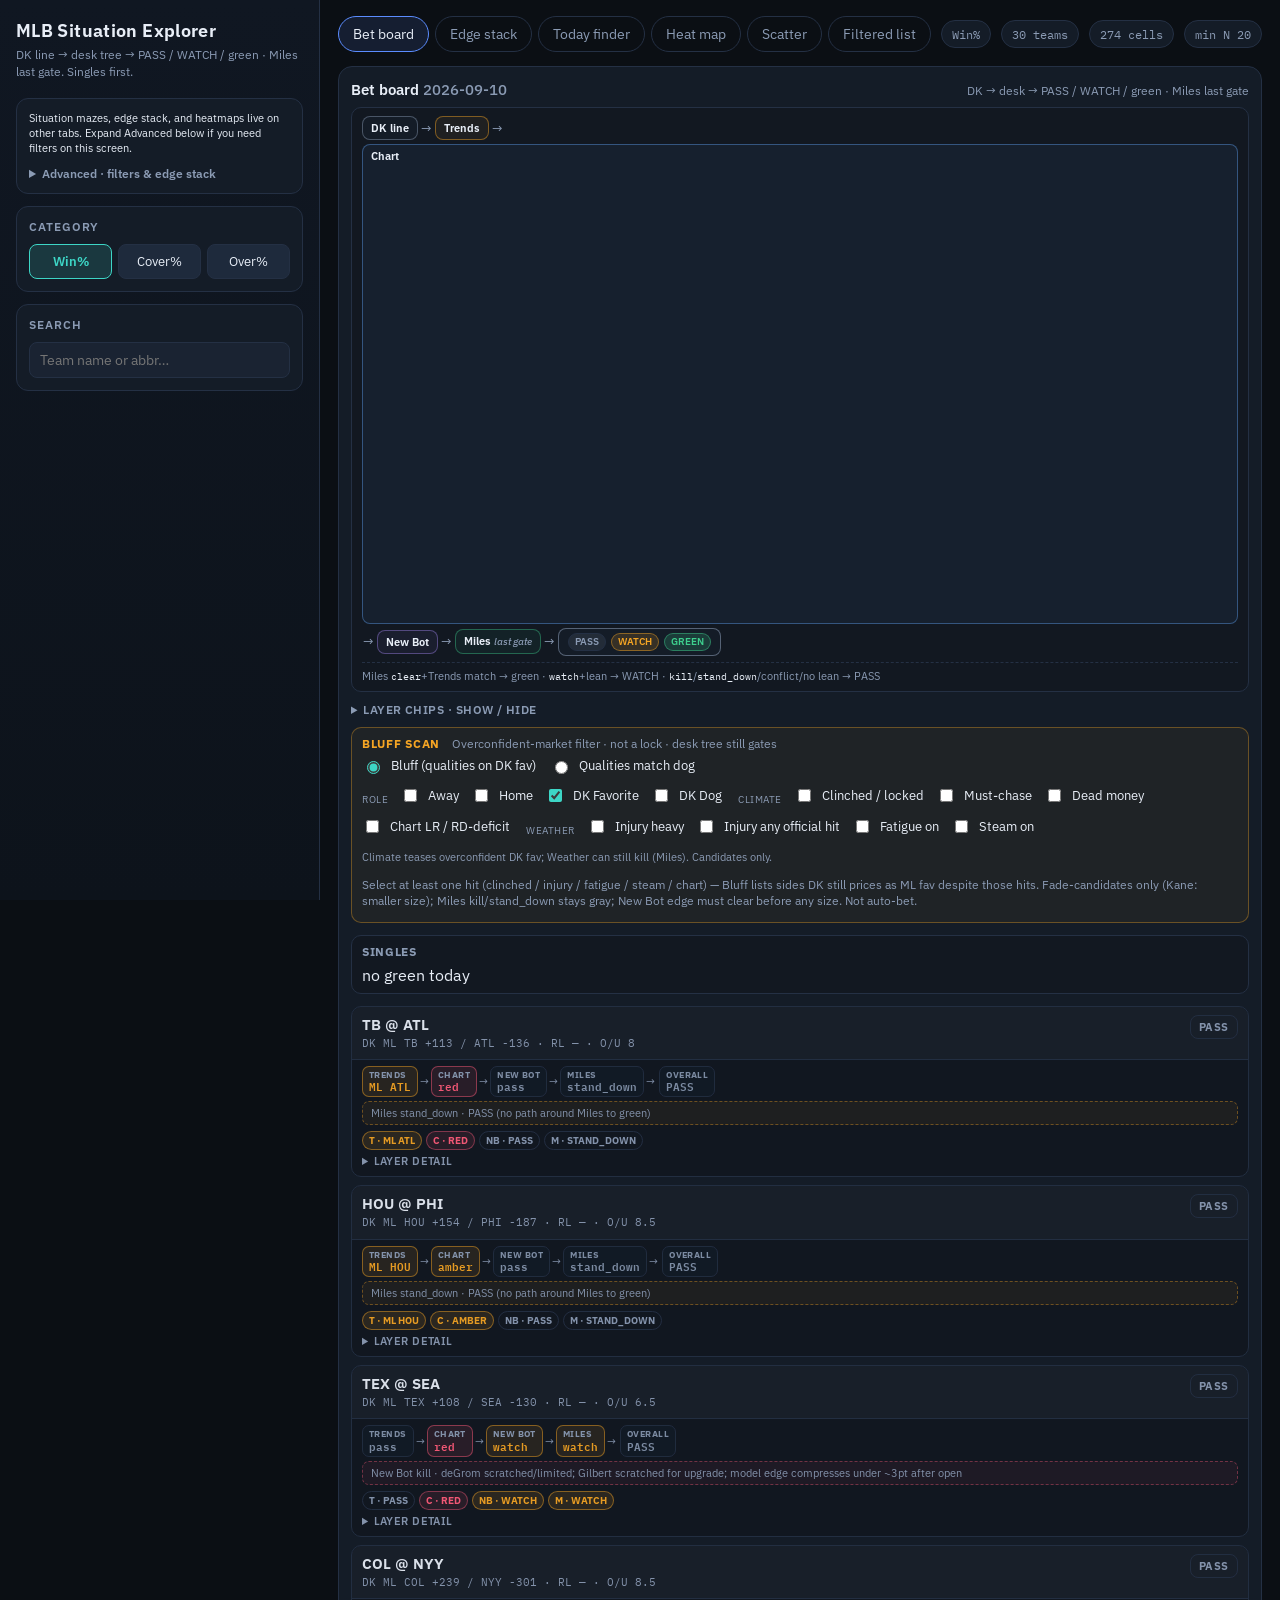
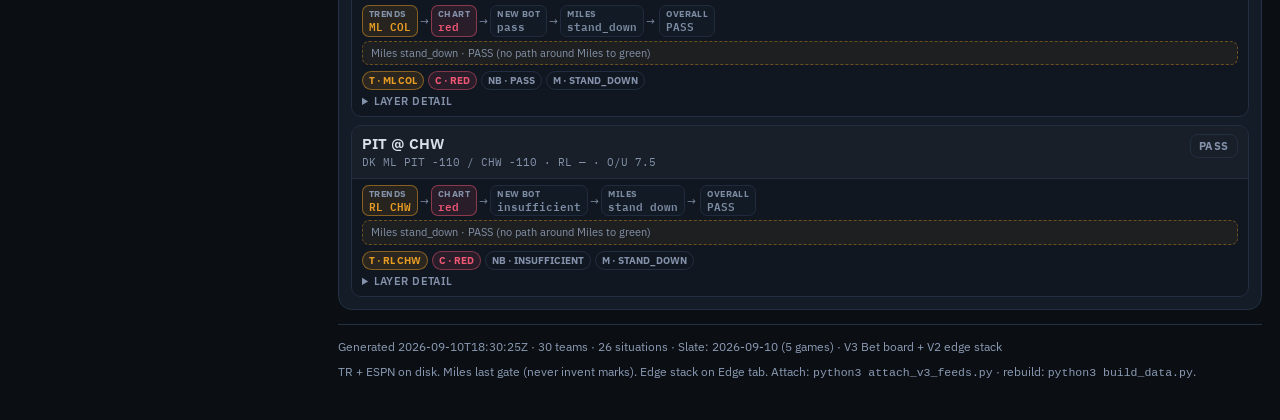
==== index.html @ 0d487435 "Bluff scan: label knobs Climate vs Weather." ====
<!DOCTYPE html>
<html lang="en">
<head>
  <meta charset="UTF-8" />
  <meta name="viewport" content="width=device-width, initial-scale=1" />
  <title>MLB TeamRankings Situation Explorer</title>
  <link rel="preconnect" href="https://fonts.googleapis.com" />
  <link rel="preconnect" href="https://fonts.gstatic.com" crossorigin />
  <link href="https://fonts.googleapis.com/css2?family=IBM+Plex+Mono:wght@400;500&family=IBM+Plex+Sans:wght@400;500;600;650&display=swap" rel="stylesheet" />
  <link rel="stylesheet" href="styles.css" />
  <script src="https://cdn.plot.ly/plotly-2.35.2.min.js"></script>
</head>
<body>
  <div class="app">
    <aside class="sidebar">
      <div class="brand">
        <h1>MLB Situation Explorer</h1>
        <div class="sub">DK line → desk tree → PASS / WATCH / green · Miles last gate. Singles first.</div>
      </div>
      <div class="bet-advanced-hint control-block" id="bet-advanced-hint" hidden>
        <div class="sub" style="margin:0;font-size:11px;line-height:1.4">Situation mazes, edge stack, and heatmaps live on other tabs. Expand Advanced below if you need filters on this screen.</div>
        <details class="advanced-filters" id="advanced-filters">
          <summary>Advanced · filters &amp; edge stack</summary>
        </details>
      </div>

      <div class="control-block">
        <h3>Category</h3>
        <div class="seg">
          <button type="button" data-cat="win" class="active">Win%</button>
          <button type="button" data-cat="ats">Cover%</button>
          <button type="button" data-cat="ou">Over%</button>
        </div>
      </div>

      <div class="control-block explorer-only">
        <h3>Situations</h3>
        <div class="preset-row">
          <button type="button" data-preset="all">All</button>
          <button type="button" data-preset="none">Clear all</button>
          <button type="button" data-preset="dogs">Dogs</button>
          <button type="button" data-preset="favs">Favs</button>
          <button type="button" data-preset="location">Location</button>
          <button type="button" data-preset="rest">Rest</button>
        </div>
        <div class="sit-list" id="sit-list"></div>
      </div>

      <div class="control-block explorer-only">
        <h3>Streak filters</h3>
        <div class="row">
          <label>Min W streak</label>
          <input type="range" id="min-w-streak" min="0" max="8" value="0" />
          <span class="val" id="min-w-val">any</span>
        </div>
        <div class="row">
          <label>Min L streak</label>
          <input type="range" id="min-l-streak" min="0" max="8" value="0" />
          <span class="val" id="min-l-val">any</span>
        </div>
        <label class="toggle"><input type="checkbox" id="include-w" checked /> Include winning-streak teams</label>
        <label class="toggle"><input type="checkbox" id="include-l" checked /> Include losing-streak teams</label>
      </div>

      <div class="control-block explorer-only">
        <h3>Last 10</h3>
        <div class="preset-row">
          <button type="button" data-l10="any">Any</button>
          <button type="button" data-l10="hot">Hot (7+)</button>
          <button type="button" data-l10="even">Even (4–6)</button>
          <button type="button" data-l10="cold">Cold (≤3)</button>
        </div>
        <div class="row">
          <label>Min L10 wins</label>
          <input type="range" id="min-l10" min="0" max="10" value="0" />
          <span class="val" id="min-l10-val">any</span>
        </div>
        <div class="row">
          <label>Max L10 wins</label>
          <input type="range" id="max-l10" min="0" max="10" value="10" />
          <span class="val" id="max-l10-val">any</span>
        </div>
      </div>

      <div class="control-block explorer-only">
        <h3>Sample & threshold</h3>
        <div class="row">
          <label>Min N</label>
          <input type="range" id="min-n" min="0" max="80" value="20" />
          <span class="val" id="min-n-val">20</span>
        </div>
        <div class="row">
          <label>Min pct / edge</label>
          <input type="range" id="min-pct" min="-20" max="80" value="0" />
          <span class="val" id="min-pct-val">0</span>
        </div>
        <label class="toggle"><input type="checkbox" id="vs-baseline" /> Vs baseline (color/filter by edge)</label>
        <div class="row" style="margin-top:8px">
          <label>From</label>
          <select id="year-lo"></select>
        </div>
        <div class="row">
          <label>To</label>
          <select id="year-hi"></select>
        </div>
        <div class="preset-row" style="margin-top:6px">
          <button type="button" data-years="last5">Last 5</button>
          <button type="button" data-years="last10">Last 10</button>
          <button type="button" data-years="all">All</button>
        </div>
        <div class="sub" id="year-span" style="margin-top:6px;font-size:11px;color:var(--muted);line-height:1.35">
          Edge vs pooled TeamRankings rate in the years you pick.
        </div>
      </div>


      <div class="control-block explorer-only" id="edge-stack-controls">
        <h3>V2 Edge stack</h3>
        <label class="toggle"><input type="checkbox" id="edge-stack-on" checked /> Edge stack mode (score teams)</label>
        <div class="sub" style="margin-top:4px;font-size:11px;color:var(--muted);line-height:1.35">
          <code>edge_pp = Σ enabled layers</code> vs year-range baseline (center of mass). Market = Category WIN or ATS (O/U out of stack). L10 + streak stay filters only.
        </div>
        <div class="row" style="margin-top:8px">
          <label>Min edge_pp</label>
          <input type="range" id="min-edge" min="-20" max="20" value="-20" />
          <span class="val" id="min-edge-val">any</span>
        </div>
        <h3 style="margin-top:12px">Layers</h3>
        <label class="toggle"><input type="checkbox" id="layer-tr" checked /> TR situations (signed Δ, context-matched)</label>
        <label class="toggle"><input type="checkbox" id="layer-injury" checked /> Injury / suspension (− only)</label>
        <label class="toggle"><input type="checkbox" id="layer-late" checked /> Late-season master (Aug 15+)</label>
        <label class="toggle"><input type="checkbox" id="layer-fatigue" checked /> Fatigue (−)</label>
        <label class="toggle"><input type="checkbox" id="layer-steam" checked /> Interim Steam (+ RD/G&gt;0)</label>
        <div class="sub" style="margin-top:6px;font-size:11px;color:var(--muted);line-height:1.35">
          TR Δ = team% − baseline%; per-Δ clamp [−8,+8]; Σ TR clamp [−10,+10]; at most one role (specific&gt;dog/fav&gt;home/away), one after W/L, one rest, one div/league. After W/L, rest, division default OFF.
          Injury: SP IL/susp −4W/−2A; recent noted non-SP −1W/−0.5A; chronic badge only; cap −6W/−3A. No opponent +. Magnitudes not backtested.
          Late-season: clinched −1.5W; must_chase +1.5W/+0.5A; dead_money −1W (+1A if DK dog). “Incentive overlay, partly priced.”
          Fatigue: DH G2 OR asymmetric rest (0 vs opp ≥1d) OR TR rest_disadvantage (opp equal/adv) — DROP games≥6; not L10/streak. −1.5W/−1.0A.
          Steam: season RD/G&gt;0 snapshot +0.5; rolling RD deferred. If Steam ON, RD-surplus-dog filter is not a second +.
          <strong>News &amp; Coaching scored layers: PARKED</strong> (would invent).
        </div>
      </div>

      <div class="control-block explorer-only">
        <h3>Today’s slate</h3>
        <label class="toggle"><input type="checkbox" id="today-only" /> Only situations true for today’s games</label>
        <label class="toggle"><input type="checkbox" id="rd-surplus-dog" /> Home dog + RD/G&gt;0 (2026 snapshot)</label>
        <div class="sub" style="margin-top:6px;font-size:11px;color:var(--muted);line-height:1.35">
          Today-only: keep home/away/fav/dog/after W-L if that role is true on today’s DK board.
          Home dog + RD/G>0: today’s DK home underdog with season ESPN DIFF/(W+L) > 0. 2026 snapshot, look-ahead — a screen, not an out-of-sample edge.
        </div>
        <h3 style="margin-top:12px">Playoff race <span style="font-weight:500;color:var(--muted)">(look-ahead)</span></h3>
        <label class="toggle"><input type="checkbox" id="poff-clinched" /> Clinched / locked (POFF≥99%)</label>
        <label class="toggle"><input type="checkbox" id="poff-must-chase" /> Must-chase (POFF 5–40% or GB≤3)</label>
        <label class="toggle"><input type="checkbox" id="poff-dead-money" /> Dead money (POFF&lt;1% and GB≥15)</label>
        <div class="sub" style="margin-top:4px;font-size:11px;color:var(--muted);line-height:1.35">
          2026 ESPN snapshot / look-ahead — filters teams by current POFF/GB. No historical hit rate.
        </div>
        <h3 style="margin-top:12px">Injury <span style="font-weight:500;color:var(--muted)">(official, 40-man)</span></h3>
        <label class="toggle"><input type="checkbox" id="confirmed-il" /> Recent IL / SP on IL (official, 40-man)</label>
        <div class="sub" style="margin-top:4px;font-size:11px;color:var(--muted);line-height:1.35">
          Screen: 7-day “placed on … injured list” transaction for either club (dialed from locked 14d — Sep 3 slate was 9/9 at 14d), OR today’s probable SP on that club’s 40-man IL.
          Badge (non-screening): 40-man IL with notes. Chronic D60 after day 14 is badge-only. Universe: StatsAPI rosterType=40Man (D7/D10/D15/D60). Never day-to-day/questionable.
        </div>
        <h3 style="margin-top:12px">Weather <span style="font-weight:500;color:var(--muted)">(ESPN)</span></h3>
        <label class="toggle"><input type="checkbox" id="wx-indoor" /> Dome / indoor</label>
        <label class="toggle"><input type="checkbox" id="wx-hot" /> Hot outdoor (≥90°)</label>
        <label class="toggle"><input type="checkbox" id="wx-precip" /> Precip / storm risk</label>
        <div class="sub" style="margin-top:4px;font-size:11px;color:var(--muted);line-height:1.35">
          From ESPN scoreboard venue/weather when present. Null temp/condition left blank — not invented.
        </div>
        <h3 style="margin-top:12px">F5 proxy <span style="font-weight:500;color:var(--muted)">(not an edge)</span></h3>
        <label class="toggle"><input type="checkbox" id="starter-adj-gap" /> Starter-adj gap |Δ|≥2</label>
        <div class="sub" style="margin-top:4px;font-size:11px;color:var(--muted);line-height:1.35">
          ESPN predictor starterAdjustment gap — slate screen only, not a backtested F5 trend.
        </div>
      </div>

      <div class="control-block">
        <h3>Search</h3>
        <input type="search" id="search" placeholder="Team name or abbr…" />
      </div>
    </aside>

    <main class="main">
      <div class="topbar">
        <div class="tabs">
          <button type="button" data-tab="bet" class="active">Bet board</button>
          <button type="button" data-tab="edge">Edge stack</button>
          <button type="button" data-tab="today">Today finder</button>
          <button type="button" data-tab="heat">Heat map</button>
          <button type="button" data-tab="scatter">Scatter</button>
          <button type="button" data-tab="list">Filtered list</button>
        </div>
        <div class="stats-pill">
          <span id="stat-cat">Win%</span>
          <span id="stat-teams">— teams</span>
          <span id="stat-rows">— cells</span>
          <span id="stat-n">min N 20</span>
        </div>
      </div>

      <div class="detail-bar" id="detail-bar">
        <div id="detail-text"></div>
        <button type="button" id="unpin">Unpin</button>
      </div>

      <section class="panel view-panel hidden" data-view="heat">
        <div class="panel-title">
          <h2>Heat map</h2>
          <span class="hint">Rows = teams · columns = situations · click a row to pin</span>
        </div>
        <div id="heat-chart" class="chart"></div>
      </section>

      <section class="panel view-panel hidden" data-view="scatter">
        <div class="panel-title">
          <h2>Scatter</h2>
          <span class="hint">Point size ~ sample size · color by streak (win/cover mode) or DIFF</span>
        </div>
        <div class="scatter-controls">
          <div class="field">
            <span>Mode</span>
            <select id="scatter-mode">
              <option value="situations">Situation A vs B (same category)</option>
              <option value="win_cover">Win% vs Cover% (one situation)</option>
            </select>
          </div>
          <div id="scatter-xy-wrap" style="display:contents">
            <div class="field">
              <span>X situation</span>
              <select id="scatter-x"></select>
            </div>
            <div class="field">
              <span>Y situation</span>
              <select id="scatter-y"></select>
            </div>
          </div>
          <div class="field" id="scatter-sit-wrap" style="display:none">
            <span>Situation</span>
            <select id="scatter-sit"></select>
          </div>
        </div>
        <div id="scatter-chart" class="chart"></div>
      </section>


      <section class="panel view-panel hidden" data-view="edge">
        <div class="panel-title">
          <h2>Edge board</h2>
          <span class="hint">Per-team edge_pp vs year-range baseline · chips = signed layer pp · priced layers tagged</span>
        </div>
        <div class="sub" id="edge-summary" style="margin:0 0 10px;font-size:12px;color:var(--muted);line-height:1.4"></div>
        <div id="edge-board"></div>
      </section>

      <section class="panel view-panel hidden" data-view="list">
        <div class="panel-title">
          <h2>Filtered list</h2>
          <span class="hint" id="list-count">0 rows</span>
        </div>
        <div class="sub" id="according-to" style="margin:0 0 10px;font-size:12px;color:var(--muted);line-height:1.4"></div>
        <div id="list-table"></div>
      </section>


      <section class="panel view-panel" data-view="bet">
        <div class="panel-title">
          <h2>Bet board <span id="bet-date" style="color:var(--muted);font-weight:500"></span></h2>
          <span class="hint">DK → desk → PASS / WATCH / green · Miles last gate</span>
        </div>
        <div class="bet-flow-legend compact" id="bet-flow-legend" aria-label="Decision tree legend">
          <div class="bet-flow-row">
            <div class="flow-node slate">DK line</div>
            <span class="flow-arrow" aria-hidden="true">→</span>
            <div class="flow-node trends">Trends</div>
            <span class="flow-arrow" aria-hidden="true">→</span>
            <div class="flow-node chart">Chart</div>
            <span class="flow-arrow" aria-hidden="true">→</span>
            <div class="flow-node newbot">New Bot</div>
            <span class="flow-arrow" aria-hidden="true">→</span>
            <div class="flow-node miles">Miles <em>last gate</em></div>
            <span class="flow-arrow" aria-hidden="true">→</span>
            <div class="flow-node compress"><span class="tint-swatch gray">PASS</span> <span class="tint-swatch amber">WATCH</span> <span class="tint-swatch green">GREEN</span></div>
          </div>
          <div class="bet-flow-kills compact-kills">
            Miles <code>clear</code>+Trends match → green · <code>watch</code>+lean → WATCH · <code>kill</code>/<code>stand_down</code>/conflict/no lean → PASS
          </div>
        </div>
        <details class="bet-layer-toggles-wrap" id="bet-layer-toggles-wrap">
          <summary>Layer chips · show / hide</summary>
          <div class="bet-layer-toggles" id="bet-layer-toggles">
            <label class="toggle"><input type="checkbox" id="bet-layer-trends" checked /> Trends</label>
            <label class="toggle"><input type="checkbox" id="bet-layer-chart" checked /> Chart</label>
            <label class="toggle"><input type="checkbox" id="bet-layer-newbot" checked /> New Bot</label>
            <label class="toggle"><input type="checkbox" id="bet-layer-miles" checked /> Miles</label>
          </div>
        </details>
        <aside class="bluff-scan" id="bluff-scan" aria-label="Bluff scan quality filter">
          <div class="bluff-scan-head">
            <h3>Bluff scan</h3>
            <span class="hint">Overconfident-market filter · not a lock · desk tree still gates</span>
          </div>
          <div class="bluff-mode-row" role="radiogroup" aria-label="Scan mode">
            <label class="toggle"><input type="radio" name="bluff-mode" id="bluff-mode-bluff" value="bluff" checked /> Bluff (qualities on DK fav)</label>
            <label class="toggle"><input type="radio" name="bluff-mode" id="bluff-mode-dog" value="dog" /> Qualities match dog</label>
          </div>
          <div class="bluff-filters" id="bluff-filters">
            <span class="bluff-group-label">Role</span>
            <label class="toggle"><input type="checkbox" id="bluff-away" /> Away</label>
            <label class="toggle"><input type="checkbox" id="bluff-home" /> Home</label>
            <label class="toggle"><input type="checkbox" id="bluff-dk-fav" checked /> DK Favorite</label>
            <label class="toggle"><input type="checkbox" id="bluff-dk-dog" /> DK Dog</label>
            <span class="bluff-group-label">Climate</span>
            <label class="toggle"><input type="checkbox" id="bluff-clinched" /> Clinched / locked</label>
            <label class="toggle"><input type="checkbox" id="bluff-must-chase" /> Must-chase</label>
            <label class="toggle"><input type="checkbox" id="bluff-dead-money" /> Dead money</label>
            <label class="toggle" id="bluff-chart-wrap"><input type="checkbox" id="bluff-chart-lr" /> Chart LR / RD-deficit</label>
            <span class="bluff-group-label">Weather</span>
            <label class="toggle"><input type="checkbox" id="bluff-inj-heavy" /> Injury heavy</label>
            <label class="toggle"><input type="checkbox" id="bluff-inj-any" /> Injury any official hit</label>
            <label class="toggle"><input type="checkbox" id="bluff-fatigue" /> Fatigue on</label>
            <label class="toggle"><input type="checkbox" id="bluff-steam" /> Steam on</label>
          </div>
          <p class="bluff-help" id="bluff-help">
            Climate teases overconfident DK fav; Weather can still kill (Miles). Candidates only.
          </p>
          <div class="bluff-results" id="bluff-results"></div>
        </aside>
        <div class="singles-strip" id="singles-strip"></div>
        <div class="bet-grid" id="bet-grid"></div>
      </section>

      <section class="panel explorer-today" id="today-panel">
        <div class="panel-title">
          <h2>Today’s slate <span id="today-date" style="color:var(--muted);font-weight:500"></span></h2>
          <span class="hint">DK dog / fav vs strong TR home-dog or away-dog · triples when ESPN also favors the dog</span>
        </div>
        <div class="slate-grid" id="today-grid"></div>
      </section>

      <!-- duplicate today as tab view -->
      <section class="panel view-panel hidden" data-view="today">
        <div class="panel-title">
          <h2>Today finder</h2>
          <span class="hint">DK dog vs strong TR home/away dog · triples when ESPN favors the dog</span>
        </div>
        <div class="slate-grid" id="today-tab-grid"></div>
      </section>

      <footer>
        <div id="meta-line"></div>
        <p style="margin:8px 0 0">
          TR + ESPN on disk. Miles last gate (never invent marks). Edge stack on Edge tab. Attach: <code>python3 attach_v3_feeds.py</code> · rebuild: <code>python3 build_data.py</code>.
        </p>
      </footer>
    </main>
  </div>
  <script src="app.js"></script>
</body>
</html>
---- styles.css ----
:root {
  --bg: #0b0f14;
  --bg2: #121821;
  --bg3: #1a2332;
  --panel: #141c27;
  --border: #243044;
  --text: #e8eef7;
  --muted: #8b9bb4;
  --accent: #3dd6c6;
  --accent2: #5b8cff;
  --warn: #f5a524;
  --danger: #ff5c7a;
  --good: #3ecf8e;
  --chip: #1e2a3c;
  --font: "IBM Plex Sans", "Segoe UI", system-ui, sans-serif;
  --mono: "IBM Plex Mono", ui-monospace, Menlo, monospace;
}

* { box-sizing: border-box; }
html, body { margin: 0; padding: 0; background: var(--bg); color: var(--text); font-family: var(--font); }
body { min-height: 100vh; }

a { color: var(--accent); }

.app {
  display: grid;
  grid-template-columns: 320px 1fr;
  min-height: 100vh;
}

@media (max-width: 960px) {
  .app { grid-template-columns: 1fr; }
  .sidebar { border-right: none; border-bottom: 1px solid var(--border); max-height: none; }
}

.sidebar {
  background: linear-gradient(180deg, #101722 0%, #0d131b 100%);
  border-right: 1px solid var(--border);
  padding: 18px 16px 28px;
  overflow-y: auto;
  max-height: 100vh;
  position: sticky;
  top: 0;
}

.brand {
  display: flex;
  flex-direction: column;
  gap: 4px;
  margin-bottom: 18px;
}
.brand h1 {
  margin: 0;
  font-size: 1.15rem;
  letter-spacing: 0.02em;
  font-weight: 650;
}
.brand .sub {
  color: var(--muted);
  font-size: 0.78rem;
  line-height: 1.35;
}

.control-block {
  background: var(--panel);
  border: 1px solid var(--border);
  border-radius: 12px;
  padding: 12px;
  margin-bottom: 12px;
}
.control-block h3 {
  margin: 0 0 10px;
  font-size: 0.72rem;
  text-transform: uppercase;
  letter-spacing: 0.08em;
  color: var(--muted);
  font-weight: 600;
}

.seg {
  display: grid;
  grid-template-columns: repeat(3, 1fr);
  gap: 6px;
}
.seg button, .preset-row button, button.ghost {
  background: var(--chip);
  color: var(--text);
  border: 1px solid var(--border);
  border-radius: 8px;
  padding: 8px 10px;
  cursor: pointer;
  font: inherit;
  font-size: 0.82rem;
}
.seg button.active {
  background: rgba(61, 214, 198, 0.15);
  border-color: var(--accent);
  color: var(--accent);
  font-weight: 600;
}
.preset-row {
  display: flex;
  flex-wrap: wrap;
  gap: 6px;
  margin-bottom: 8px;
}
.preset-row button { padding: 5px 8px; font-size: 0.72rem; color: var(--muted); }
.preset-row button:hover { color: var(--text); border-color: var(--accent2); }

.sit-list {
  max-height: 240px;
  overflow-y: auto;
  display: flex;
  flex-direction: column;
  gap: 3px;
  padding-right: 2px;
}
.sit-list label {
  display: flex;
  align-items: center;
  gap: 8px;
  font-size: 0.8rem;
  padding: 4px 6px;
  border-radius: 6px;
  cursor: pointer;
}
.sit-list label:hover { background: rgba(255,255,255,0.03); }
.sit-list input { accent-color: var(--accent); }

.row {
  display: flex;
  align-items: center;
  justify-content: space-between;
  gap: 8px;
  margin-bottom: 8px;
  font-size: 0.82rem;
}
.row:last-child { margin-bottom: 0; }
.row label { color: var(--muted); }
.row input[type="range"] { width: 120px; accent-color: var(--accent); }
.row .val { font-family: var(--mono); font-size: 0.78rem; min-width: 2.5rem; text-align: right; color: var(--accent); }
.toggle {
  display: flex;
  align-items: center;
  gap: 8px;
  font-size: 0.82rem;
  margin-bottom: 6px;
}
.toggle input { accent-color: var(--accent); }

input[type="search"], select {
  width: 100%;
  background: var(--bg3);
  border: 1px solid var(--border);
  color: var(--text);
  border-radius: 8px;
  padding: 8px 10px;
  font: inherit;
  font-size: 0.85rem;
}
select { cursor: pointer; }

.main {
  padding: 16px 18px 40px;
  min-width: 0;
}

.topbar {
  display: flex;
  flex-wrap: wrap;
  align-items: center;
  justify-content: space-between;
  gap: 10px;
  margin-bottom: 14px;
}
.tabs {
  display: flex;
  gap: 6px;
  flex-wrap: wrap;
}
.tabs button {
  background: transparent;
  border: 1px solid var(--border);
  color: var(--muted);
  border-radius: 999px;
  padding: 8px 14px;
  cursor: pointer;
  font: inherit;
  font-size: 0.85rem;
}
.tabs button.active {
  color: var(--text);
  border-color: var(--accent2);
  background: rgba(91, 140, 255, 0.12);
}
.stats-pill {
  display: flex;
  gap: 10px;
  flex-wrap: wrap;
  font-size: 0.78rem;
  color: var(--muted);
  font-family: var(--mono);
}
.stats-pill span { background: var(--panel); border: 1px solid var(--border); border-radius: 999px; padding: 5px 10px; }

.panel {
  background: var(--panel);
  border: 1px solid var(--border);
  border-radius: 14px;
  padding: 12px;
  margin-bottom: 14px;
  min-height: 120px;
}
.panel.hidden { display: none; }
.panel-title {
  display: flex;
  justify-content: space-between;
  align-items: baseline;
  gap: 10px;
  margin-bottom: 8px;
}
.panel-title h2 { margin: 0; font-size: 0.95rem; font-weight: 600; }
.panel-title .hint { color: var(--muted); font-size: 0.75rem; }

.scatter-controls {
  display: flex;
  flex-wrap: wrap;
  gap: 10px;
  margin-bottom: 8px;
  align-items: end;
}
.scatter-controls .field { display: flex; flex-direction: column; gap: 4px; min-width: 160px; flex: 1; }
.scatter-controls .field span { font-size: 0.72rem; color: var(--muted); text-transform: uppercase; letter-spacing: 0.06em; }

.chart { width: 100%; min-height: 480px; }

table {
  width: 100%;
  border-collapse: collapse;
  font-size: 0.8rem;
}
th, td {
  padding: 8px 10px;
  border-bottom: 1px solid var(--border);
  text-align: left;
  white-space: nowrap;
}
th {
  color: var(--muted);
  font-weight: 600;
  font-size: 0.72rem;
  text-transform: uppercase;
  letter-spacing: 0.05em;
  cursor: pointer;
  user-select: none;
  position: sticky;
  top: 0;
  background: var(--panel);
}
th:hover { color: var(--accent); }
td.num, th.num { text-align: right; font-family: var(--mono); }
tr:hover td { background: rgba(255,255,255,0.03); }
tr.pinned td { outline: 1px solid rgba(61,214,198,0.35); }
.edge-pos { color: var(--good); }
.edge-neg { color: var(--danger); }
.badge {
  display: inline-block;
  padding: 2px 7px;
  border-radius: 999px;
  font-size: 0.7rem;
  font-family: var(--mono);
  background: var(--chip);
  border: 1px solid var(--border);
}
.badge.w { color: var(--good); border-color: rgba(62,207,142,0.4); }
.badge.l { color: var(--danger); border-color: rgba(255,92,122,0.4); }
.badge.triple { color: var(--warn); border-color: rgba(245,165,36,0.5); background: rgba(245,165,36,0.12); }

.table-wrap { max-height: 560px; overflow: auto; border-radius: 8px; }

.empty {
  color: var(--muted);
  text-align: center;
  padding: 40px 16px;
  font-size: 0.9rem;
}

.slate-grid {
  display: grid;
  grid-template-columns: repeat(auto-fill, minmax(280px, 1fr));
  gap: 10px;
}
.game-card {
  background: var(--bg2);
  border: 1px solid var(--border);
  border-radius: 12px;
  padding: 12px;
}
.game-card.hit {
  border-color: rgba(245,165,36,0.55);
  box-shadow: 0 0 0 1px rgba(245,165,36,0.15);
}
.game-card .matchup {
  font-weight: 600;
  margin-bottom: 6px;
  display: flex;
  justify-content: space-between;
  gap: 8px;
}
.game-card .meta {
  color: var(--muted);
  font-size: 0.75rem;
  font-family: var(--mono);
  line-height: 1.5;
}
.game-card .tr-line {
  margin-top: 8px;
  font-size: 0.8rem;
  padding-top: 8px;
  border-top: 1px dashed var(--border);
}

.detail-bar {
  display: none;
  background: rgba(61,214,198,0.08);
  border: 1px solid rgba(61,214,198,0.35);
  border-radius: 10px;
  padding: 10px 12px;
  margin-bottom: 12px;
  font-size: 0.85rem;
}
.detail-bar.visible { display: flex; justify-content: space-between; gap: 12px; flex-wrap: wrap; align-items: center; }
.detail-bar button {
  background: transparent;
  border: 1px solid var(--border);
  color: var(--muted);
  border-radius: 6px;
  padding: 4px 8px;
  cursor: pointer;
}

footer {
  margin-top: 8px;
  color: var(--muted);
  font-size: 0.72rem;
  line-height: 1.45;
  border-top: 1px solid var(--border);
  padding-top: 14px;
}

.badge.il { color: #ff8fab; border-color: rgba(255,143,171,0.45); background: rgba(255,143,171,0.1); }
.badge.wx { color: #7ec8ff; border-color: rgba(126,200,255,0.45); background: rgba(126,200,255,0.1); }
.badge.sa { color: #c4b5fd; border-color: rgba(196,181,253,0.45); background: rgba(196,181,253,0.1); max-width: 100%; white-space: normal; text-align: left; }
.badge.poff { color: #f5a524; border-color: rgba(245,165,36,0.45); background: rgba(245,165,36,0.1); }
.badge-row { display: flex; flex-wrap: wrap; gap: 4px; margin: 6px 0 2px; }


/* V2 Edge stack */
.edge-board { display: flex; flex-direction: column; gap: 8px; }
.edge-row {
  background: var(--bg2);
  border: 1px solid var(--border);
  border-radius: 12px;
  padding: 10px 12px;
}
.edge-row-head {
  display: flex; flex-wrap: wrap; align-items: baseline; justify-content: space-between; gap: 8px;
}
.edge-row-head .team-line { font-weight: 600; }
.edge-pp {
  font-family: var(--mono); font-size: 1.05rem; font-weight: 600;
}
.edge-copy { color: var(--muted); font-size: 0.78rem; margin-top: 4px; line-height: 1.4; }
.edge-chips { display: flex; flex-wrap: wrap; gap: 5px; margin-top: 8px; }
.edge-chip {
  display: inline-flex; align-items: center; gap: 5px;
  padding: 3px 8px; border-radius: 999px;
  font-size: 0.72rem; font-family: var(--mono);
  background: var(--chip); border: 1px solid var(--border);
}
.edge-chip.pos { color: var(--good); border-color: rgba(62,207,142,0.4); }
.edge-chip.neg { color: var(--danger); border-color: rgba(255,92,122,0.4); }
.edge-chip.zero { color: var(--muted); }
.edge-chip .priced {
  font-size: 0.65rem; color: var(--muted); opacity: 0.85;
  border: 1px solid var(--border); border-radius: 4px; padding: 0 4px;
  text-transform: uppercase; letter-spacing: 0.04em;
}
.edge-chip .layer-name { color: var(--text); font-family: var(--font); font-size: 0.72rem; }
.sit-list label.mirror-off { opacity: 0.45; }
.sit-list label .priced-tag {
  margin-left: auto; font-size: 0.65rem; color: var(--muted);
  border: 1px solid var(--border); border-radius: 4px; padding: 0 4px;
}
.game-card .edge-mini { margin-top: 8px; padding-top: 8px; border-top: 1px dashed var(--border); font-size: 0.78rem; }
.badge.fatigue { color: #f0abfc; border-color: rgba(240,171,252,0.45); background: rgba(240,171,252,0.1); }
.badge.steam { color: #67e8f9; border-color: rgba(103,232,249,0.45); background: rgba(103,232,249,0.1); }
.badge.parked { color: var(--muted); opacity: 0.7; }

/* ===== V3 Bet board ===== */
/* Thin “Bloomberg for DK” default — desk tree + badge + kill line */

.bet-advanced-hint[hidden] { display: none !important; }
.bet-advanced-hint .advanced-filters {
  margin-top: 8px;
  font-size: 0.8rem;
}
.bet-advanced-hint summary {
  cursor: pointer;
  color: var(--muted);
  font-weight: 600;
  font-size: 0.78rem;
}

/* On Bet tab: hide situation mazes / edge stack unless Advanced open */
.app.bet-mode .explorer-only { display: none; }
.app.bet-mode.bet-advanced-open .explorer-only { display: block; }

.bet-flow-legend {
  margin: 0 0 10px;
  padding: 8px 10px;
  border-radius: 10px;
  border: 1px solid var(--border);
  background: var(--bg2);
}
.bet-flow-legend.compact .bet-flow-row {
  display: flex;
  flex-wrap: wrap;
  align-items: center;
  gap: 4px 2px;
  margin-bottom: 6px;
}
.flow-node {
  flex: 0 1 auto;
  min-width: 0;
  max-width: none;
  padding: 4px 8px;
  border-radius: 8px;
  border: 1px solid var(--border);
  background: var(--panel);
  font-size: 0.68rem;
  font-weight: 650;
  line-height: 1.3;
  color: var(--text);
  white-space: nowrap;
}
.flow-node .flow-sub { display: none; }
.flow-node.slate { border-color: rgba(139,155,180,0.45); }
.flow-node.trends { border-color: rgba(245,165,36,0.45); background: rgba(245,165,36,0.06); }
.flow-node.chart { border-color: rgba(96,165,250,0.4); background: rgba(96,165,250,0.06); }
.flow-node.newbot { border-color: rgba(167,139,250,0.4); background: rgba(167,139,250,0.06); }
.flow-node.miles { border-color: rgba(62,207,142,0.4); background: rgba(62,207,142,0.06); }
.flow-node.compress { border-color: rgba(139,155,180,0.55); }
.flow-node em { font-style: italic; font-weight: 500; color: var(--muted); font-size: 0.62rem; }
.flow-arrow {
  color: var(--muted);
  font-size: 0.8rem;
  padding: 0 1px;
  flex: 0 0 auto;
}
.bet-flow-kills.compact-kills {
  font-size: 0.68rem;
  color: var(--muted);
  line-height: 1.35;
  border-top: 1px dashed var(--border);
  padding-top: 6px;
}
.bet-flow-kills.compact-kills code {
  font-family: var(--mono);
  font-size: 0.64rem;
  color: var(--text);
}

.tint-swatch {
  display: inline-block;
  padding: 1px 6px;
  border-radius: 999px;
  font-size: 0.65rem;
  font-weight: 600;
  margin: 0 1px;
}
.tint-swatch.green { background: rgba(62,207,142,0.18); color: var(--good); border: 1px solid rgba(62,207,142,0.45); }
.tint-swatch.amber { background: rgba(245,165,36,0.15); color: var(--warn); border: 1px solid rgba(245,165,36,0.45); }
.tint-swatch.gray { background: rgba(139,155,180,0.12); color: var(--muted); border: 1px solid var(--border); }
.tint-swatch.red { background: rgba(255,92,122,0.12); color: var(--danger); border: 1px solid rgba(255,92,122,0.45); }

.bet-layer-toggles-wrap {
  margin: 0 0 10px;
  font-size: 0.78rem;
  color: var(--muted);
}
.bet-layer-toggles-wrap > summary {
  cursor: pointer;
  font-weight: 600;
  font-size: 0.72rem;
  text-transform: uppercase;
  letter-spacing: 0.04em;
}
.bet-layer-toggles {
  display: flex; flex-wrap: wrap; gap: 10px 16px;
  margin-top: 6px;
  font-size: 0.85rem;
}


/* ----- Bluff scan (Bet board quality filter) ----- */
.bluff-scan {
  margin: 0 0 12px;
  padding: 8px 10px 10px;
  border-radius: 10px;
  border: 1px solid rgba(245,165,36,0.35);
  background: rgba(245,165,36,0.05);
}
.bluff-scan-head {
  display: flex; flex-wrap: wrap; align-items: baseline; gap: 6px 12px;
  margin-bottom: 6px;
}
.bluff-scan-head h3 {
  margin: 0;
  font-size: 0.72rem;
  text-transform: uppercase;
  letter-spacing: 0.06em;
  color: var(--warn);
}
.bluff-scan-head .hint { font-size: 0.72rem; color: var(--muted); }
.bluff-mode-row {
  display: flex; flex-wrap: wrap; gap: 8px 14px;
  margin-bottom: 6px;
  font-size: 0.82rem;
}
.bluff-filters {
  display: flex; flex-wrap: wrap; gap: 6px 12px;
  align-items: center;
  font-size: 0.8rem;
}
.bluff-group-label {
  font-size: 0.65rem;
  text-transform: uppercase;
  letter-spacing: 0.05em;
  color: var(--muted);
  margin-left: 4px;
}
.bluff-group-label:first-child { margin-left: 0; }
.bluff-help {
  margin: 8px 0 6px;
  font-size: 0.7rem;
  line-height: 1.35;
  color: var(--muted);
}
.bluff-results { display: flex; flex-direction: column; gap: 6px; }
.bluff-results-empty {
  font-size: 0.78rem;
  color: var(--muted);
  padding: 4px 0;
}
.bluff-results-count {
  font-size: 0.68rem;
  text-transform: uppercase;
  letter-spacing: 0.05em;
  color: var(--warn);
  margin-bottom: 2px;
}
.bluff-row {
  display: flex; flex-direction: column; gap: 3px;
  padding: 6px 8px;
  border-radius: 8px;
  border: 1px solid var(--border);
  background: var(--bg2);
  font-size: 0.8rem;
}
.bluff-row.tint-green { border-color: rgba(62,207,142,0.45); }
.bluff-row.tint-amber { border-color: rgba(245,165,36,0.45); }
.bluff-row.tint-gray { border-color: var(--border); }
.bluff-row-top {
  display: flex; flex-wrap: wrap; align-items: baseline; gap: 6px 10px;
}
.bluff-row .match { font-weight: 650; }
.bluff-row .side-pill {
  font-size: 0.65rem; font-weight: 600; text-transform: uppercase;
  padding: 1px 6px; border-radius: 999px;
  border: 1px solid rgba(245,165,36,0.5);
  color: var(--warn); background: rgba(245,165,36,0.1);
}
.bluff-row .odds { font-family: var(--mono); font-size: 0.7rem; color: var(--muted); }
.bluff-row .desk-pill {
  font-size: 0.65rem; font-weight: 600; text-transform: uppercase;
  padding: 1px 6px; border-radius: 999px; border: 1px solid var(--border);
}
.bluff-row .desk-pill.green { color: var(--good); border-color: rgba(62,207,142,0.5); background: rgba(62,207,142,0.12); }
.bluff-row .desk-pill.amber { color: var(--warn); border-color: rgba(245,165,36,0.5); background: rgba(245,165,36,0.12); }
.bluff-row .desk-pill.gray { color: var(--muted); }
.bluff-quals {
  display: flex; flex-wrap: wrap; gap: 4px;
}
.bluff-quals .q {
  font-size: 0.65rem;
  padding: 1px 6px;
  border-radius: 999px;
  border: 1px solid var(--border);
  color: var(--text);
  background: rgba(139,155,180,0.08);
}
.bluff-quals .q.hit { border-color: rgba(255,92,122,0.4); color: var(--danger); background: rgba(255,92,122,0.08); }
.bluff-line {
  font-size: 0.72rem;
  color: var(--muted);
  line-height: 1.3;
}

.singles-strip {
  margin-bottom: 12px;
  padding: 8px 10px;
  border-radius: 10px;
  border: 1px solid rgba(62,207,142,0.35);
  background: rgba(62,207,142,0.06);
}
.singles-strip h3 {
  margin: 0 0 6px;
  font-size: 0.72rem;
  text-transform: uppercase;
  letter-spacing: 0.06em;
  color: var(--good);
}
.singles-strip.empty-singles {
  border-color: var(--border);
  background: var(--bg2);
}
.singles-strip.empty-singles h3 { color: var(--muted); }
.singles-list { display: flex; flex-direction: column; gap: 4px; }
.single-row {
  display: flex; flex-wrap: wrap; align-items: baseline; gap: 6px 10px;
  font-size: 0.82rem;
}
.single-row .match { font-weight: 600; }
.single-row .lean { font-family: var(--mono); font-size: 0.74rem; }
.single-row .why { color: var(--muted); font-size: 0.72rem; }
.single-pill {
  font-size: 0.65rem; font-weight: 600; text-transform: uppercase;
  padding: 2px 6px; border-radius: 999px; border: 1px solid var(--border);
}
.single-pill.green { color: var(--good); border-color: rgba(62,207,142,0.5); background: rgba(62,207,142,0.12); }
.single-pill.amber { color: var(--warn); border-color: rgba(245,165,36,0.5); background: rgba(245,165,36,0.12); }

.bet-grid {
  display: flex;
  flex-direction: column;
  gap: 8px;
}

.bet-card {
  background: var(--bg2);
  border: 1px solid var(--border);
  border-radius: 10px;
  padding: 0;
  overflow: hidden;
  display: flex;
  flex-direction: column;
}
.bet-card.overall-green {
  border-color: rgba(62,207,142,0.55);
  box-shadow: 0 0 0 1px rgba(62,207,142,0.18);
}
.bet-card.overall-amber {
  border-color: rgba(245,165,36,0.5);
  box-shadow: 0 0 0 1px rgba(245,165,36,0.14);
}
.bet-card.overall-gray {
  border-color: var(--border);
  opacity: 0.94;
}

.bet-card-head {
  padding: 8px 10px;
  display: flex; justify-content: space-between; gap: 8px; align-items: flex-start;
  border-bottom: 1px solid var(--border);
}
.bet-card.overall-green .bet-card-head { background: rgba(62,207,142,0.1); }
.bet-card.overall-amber .bet-card-head { background: rgba(245,165,36,0.08); }
.bet-card.overall-gray .bet-card-head { background: rgba(139,155,180,0.06); }

.bet-card-head .matchup { font-weight: 650; font-size: 0.92rem; }
.bet-card-head .odds {
  font-family: var(--mono); font-size: 0.7rem; color: var(--muted); margin-top: 2px; line-height: 1.35;
}
.bet-overall-badge {
  font-size: 0.66rem; font-weight: 700; text-transform: uppercase; letter-spacing: 0.05em;
  padding: 4px 8px; border-radius: 8px; white-space: nowrap;
  border: 1px solid var(--border); color: var(--muted);
}
.bet-overall-badge.green { color: var(--good); border-color: rgba(62,207,142,0.5); background: rgba(62,207,142,0.12); }
.bet-overall-badge.amber { color: var(--warn); border-color: rgba(245,165,36,0.5); background: rgba(245,165,36,0.12); }
.bet-overall-badge.gray { color: var(--muted); }

/* Mini desk tree */
.bet-decision-strip {
  display: flex;
  flex-wrap: wrap;
  align-items: center;
  gap: 3px 2px;
  padding: 6px 10px 0;
  font-size: 0.66rem;
}
.bet-step {
  display: inline-flex;
  flex-direction: column;
  gap: 0;
  padding: 3px 6px;
  border-radius: 7px;
  border: 1px solid var(--border);
  background: var(--panel);
  min-width: 0;
  max-width: 120px;
  line-height: 1.2;
}
.bet-step .step-k {
  font-size: 0.55rem;
  font-weight: 700;
  text-transform: uppercase;
  letter-spacing: 0.05em;
  color: var(--muted);
}
.bet-step .step-v {
  font-family: var(--mono);
  font-size: 0.66rem;
  font-weight: 600;
  color: var(--text);
  white-space: nowrap;
  overflow: hidden;
  text-overflow: ellipsis;
}
.bet-step.green { border-color: rgba(62,207,142,0.5); background: rgba(62,207,142,0.1); }
.bet-step.green .step-v { color: var(--good); }
.bet-step.amber { border-color: rgba(245,165,36,0.5); background: rgba(245,165,36,0.1); }
.bet-step.amber .step-v { color: var(--warn); }
.bet-step.gray { border-color: var(--border); opacity: 0.95; }
.bet-step.gray .step-v { color: var(--muted); }
.bet-step.red { border-color: rgba(255,92,122,0.5); background: rgba(255,92,122,0.1); }
.bet-step.red .step-v { color: var(--danger); }
.bet-step.overall { margin-left: 2px; font-weight: 700; }
.bet-step-arrow { color: var(--muted); font-size: 0.7rem; flex: 0 0 auto; }

/* ONE kill / caution / why line on face */
.bet-kill-note,
.bet-caution-note,
.bet-why-line {
  margin: 4px 10px 0;
  padding: 4px 8px;
  border-radius: 7px;
  font-size: 0.7rem;
  color: var(--muted);
  line-height: 1.3;
  white-space: nowrap;
  overflow: hidden;
  text-overflow: ellipsis;
}
.bet-kill-note.flat,
.bet-caution-note.flat,
.bet-why-line.flat { /* single line, no essay */ }
.bet-kill-note {
  border: 1px dashed rgba(255,92,122,0.4);
  background: rgba(255,92,122,0.06);
}
.bet-caution-note {
  border: 1px dashed rgba(245,165,36,0.4);
  background: rgba(245,165,36,0.06);
}
.bet-why-line {
  border: 1px solid var(--border);
  background: var(--panel);
}

/* Secondary layer chips (not a prose wall) */
.bet-chip-row {
  display: flex;
  flex-wrap: wrap;
  gap: 4px;
  padding: 6px 10px 0;
}
.bet-layer-chip {
  font-size: 0.62rem; font-weight: 700; text-transform: uppercase;
  padding: 2px 6px; border-radius: 999px; border: 1px solid var(--border); color: var(--muted);
}
.bet-layer-chip.green { color: var(--good); border-color: rgba(62,207,142,0.5); background: rgba(62,207,142,0.12); }
.bet-layer-chip.amber { color: var(--warn); border-color: rgba(245,165,36,0.5); background: rgba(245,165,36,0.12); }
.bet-layer-chip.gray { color: var(--muted); }
.bet-layer-chip.red { color: var(--danger); border-color: rgba(255,92,122,0.45); background: rgba(255,92,122,0.1); }

.bet-advanced-layers {
  margin: 4px 10px 8px;
  font-size: 0.72rem;
  color: var(--muted);
}
.bet-advanced-layers > summary {
  cursor: pointer;
  font-weight: 600;
  font-size: 0.68rem;
  text-transform: uppercase;
  letter-spacing: 0.04em;
}
.bet-layers { padding: 6px 0 0; display: flex; flex-direction: column; gap: 6px; }
.bet-layer {
  border: 1px solid var(--border);
  border-radius: 8px;
  padding: 7px 8px;
  background: var(--panel);
  font-size: 0.76rem;
  line-height: 1.35;
}
.bet-layer-head {
  display: flex; justify-content: space-between; align-items: center; gap: 8px;
  margin-bottom: 4px;
}
.bet-layer-name {
  font-size: 0.66rem; font-weight: 700; text-transform: uppercase; letter-spacing: 0.07em;
  color: var(--muted);
}
.bet-layer .body { color: var(--text); }
.bet-layer .muted { color: var(--muted); }
.bet-layer .mono { font-family: var(--mono); font-size: 0.72rem; }
.bet-layer .edge-chips { margin-top: 6px; }
.bet-kv { display: grid; grid-template-columns: auto 1fr; gap: 2px 10px; font-family: var(--mono); font-size: 0.7rem; }
.bet-kv span:first-child { color: var(--muted); }

/* Miles: face = status chip (in layer head) + kill line; true/likely behind tap */
.miles-kill-face {
  font-size: 0.72rem;
  color: var(--danger);
  font-family: var(--mono);
  margin-bottom: 4px;
  white-space: nowrap;
  overflow: hidden;
  text-overflow: ellipsis;
}
.miles-memo {
  margin-top: 2px;
  font-size: 0.7rem;
  color: var(--muted);
}
.miles-memo > summary {
  cursor: pointer;
  font-weight: 600;
  font-size: 0.66rem;
  text-transform: uppercase;
  letter-spacing: 0.04em;
}

/* Legacy help block unused on default (kept if reintroduced) */
.bet-help { display: none; }

/* Chart: face = green/amber/red chip only; Win%/RD/G/quadrant/note behind tap */
.chart-caution-face {
  font-size: 0.72rem;
  color: var(--danger);
  font-family: var(--mono);
  margin-bottom: 4px;
  white-space: nowrap;
  overflow: hidden;
  text-overflow: ellipsis;
}
.chart-memo {
  margin-top: 2px;
  font-size: 0.7rem;
  color: var(--muted);
}
.chart-memo > summary {
  cursor: pointer;
  font-weight: 600;
  font-size: 0.66rem;
  text-transform: uppercase;
  letter-spacing: 0.04em;
}
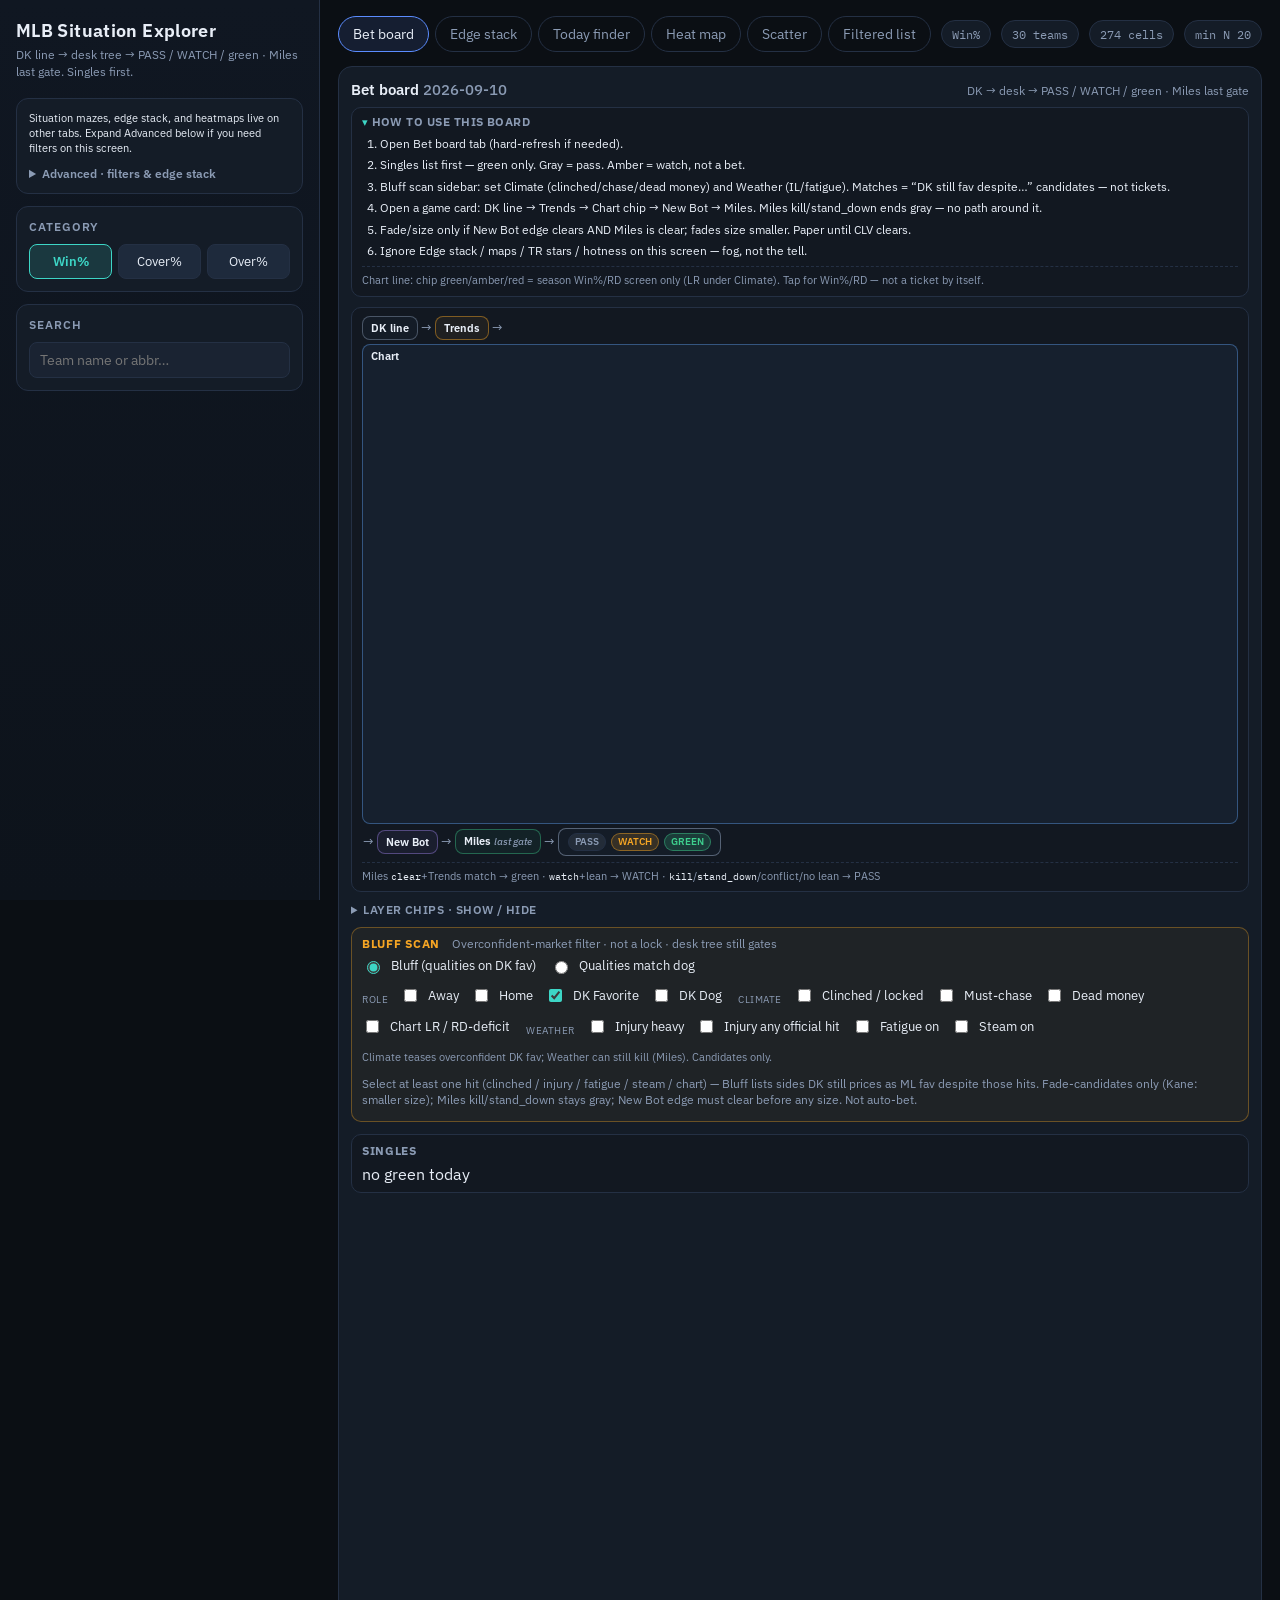
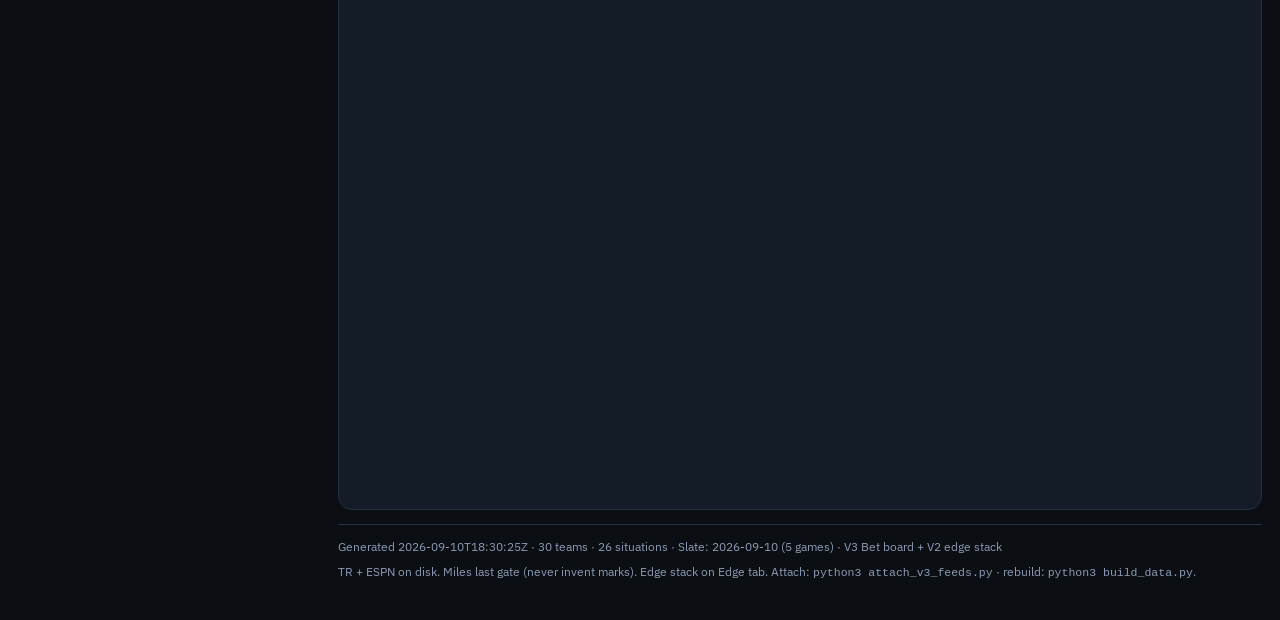
==== commit ba4b065e: "Add pinned How to use guide on the Bet board." ====
--- a/index.html
+++ b/index.html
@@ -269,6 +269,18 @@
           <h2>Bet board <span id="bet-date" style="color:var(--muted);font-weight:500"></span></h2>
           <span class="hint">DK → desk → PASS / WATCH / green · Miles last gate</span>
         </div>
+        <details class="bet-howto" id="bet-howto" open>
+          <summary>How to use this board</summary>
+          <ol class="bet-howto-list">
+            <li>Open Bet board tab (hard-refresh if needed).</li>
+            <li>Singles list first — green only. Gray = pass. Amber = watch, not a bet.</li>
+            <li>Bluff scan sidebar: set Climate (clinched/chase/dead money) and Weather (IL/fatigue). Matches = “DK still fav despite…” candidates — not tickets.</li>
+            <li>Open a game card: DK line → Trends → Chart chip → New Bot → Miles. Miles kill/stand_down ends gray — no path around it.</li>
+            <li>Fade/size only if New Bot edge clears AND Miles is clear; fades size smaller. Paper until CLV clears.</li>
+            <li>Ignore Edge stack / maps / TR stars / hotness on this screen — fog, not the tell.</li>
+          </ol>
+          <p class="bet-howto-chart">Chart line: chip green/amber/red = season Win%/RD screen only (LR under Climate). Tap for Win%/RD — not a ticket by itself.</p>
+        </details>
         <div class="bet-flow-legend compact" id="bet-flow-legend" aria-label="Decision tree legend">
           <div class="bet-flow-row">
             <div class="flow-node slate">DK line</div>
--- a/styles.css
+++ b/styles.css
@@ -400,6 +400,49 @@
 /* ===== V3 Bet board ===== */
 /* Thin “Bloomberg for DK” default — desk tree + badge + kill line */
 
+
+/* ----- How to use (pinned Bet board guide) ----- */
+.bet-howto {
+  margin: 0 0 10px;
+  padding: 6px 10px 8px;
+  border-radius: 10px;
+  border: 1px solid var(--border);
+  background: var(--bg2);
+  font-size: 0.78rem;
+  color: var(--text);
+}
+.bet-howto > summary {
+  cursor: pointer;
+  font-weight: 650;
+  font-size: 0.72rem;
+  text-transform: uppercase;
+  letter-spacing: 0.04em;
+  color: var(--muted);
+  list-style: none;
+}
+.bet-howto > summary::-webkit-details-marker { display: none; }
+.bet-howto > summary::before {
+  content: "▸ ";
+  color: var(--accent, var(--warn));
+  font-size: 0.7rem;
+}
+.bet-howto[open] > summary::before { content: "▾ "; }
+.bet-howto-list {
+  margin: 6px 0 0;
+  padding-left: 1.15rem;
+  line-height: 1.4;
+  color: var(--text);
+}
+.bet-howto-list li { margin: 0 0 4px; }
+.bet-howto-chart {
+  margin: 6px 0 0;
+  padding-top: 6px;
+  border-top: 1px dashed var(--border);
+  font-size: 0.7rem;
+  line-height: 1.35;
+  color: var(--muted);
+}
+
 .bet-advanced-hint[hidden] { display: none !important; }
 .bet-advanced-hint .advanced-filters {
   margin-top: 8px;
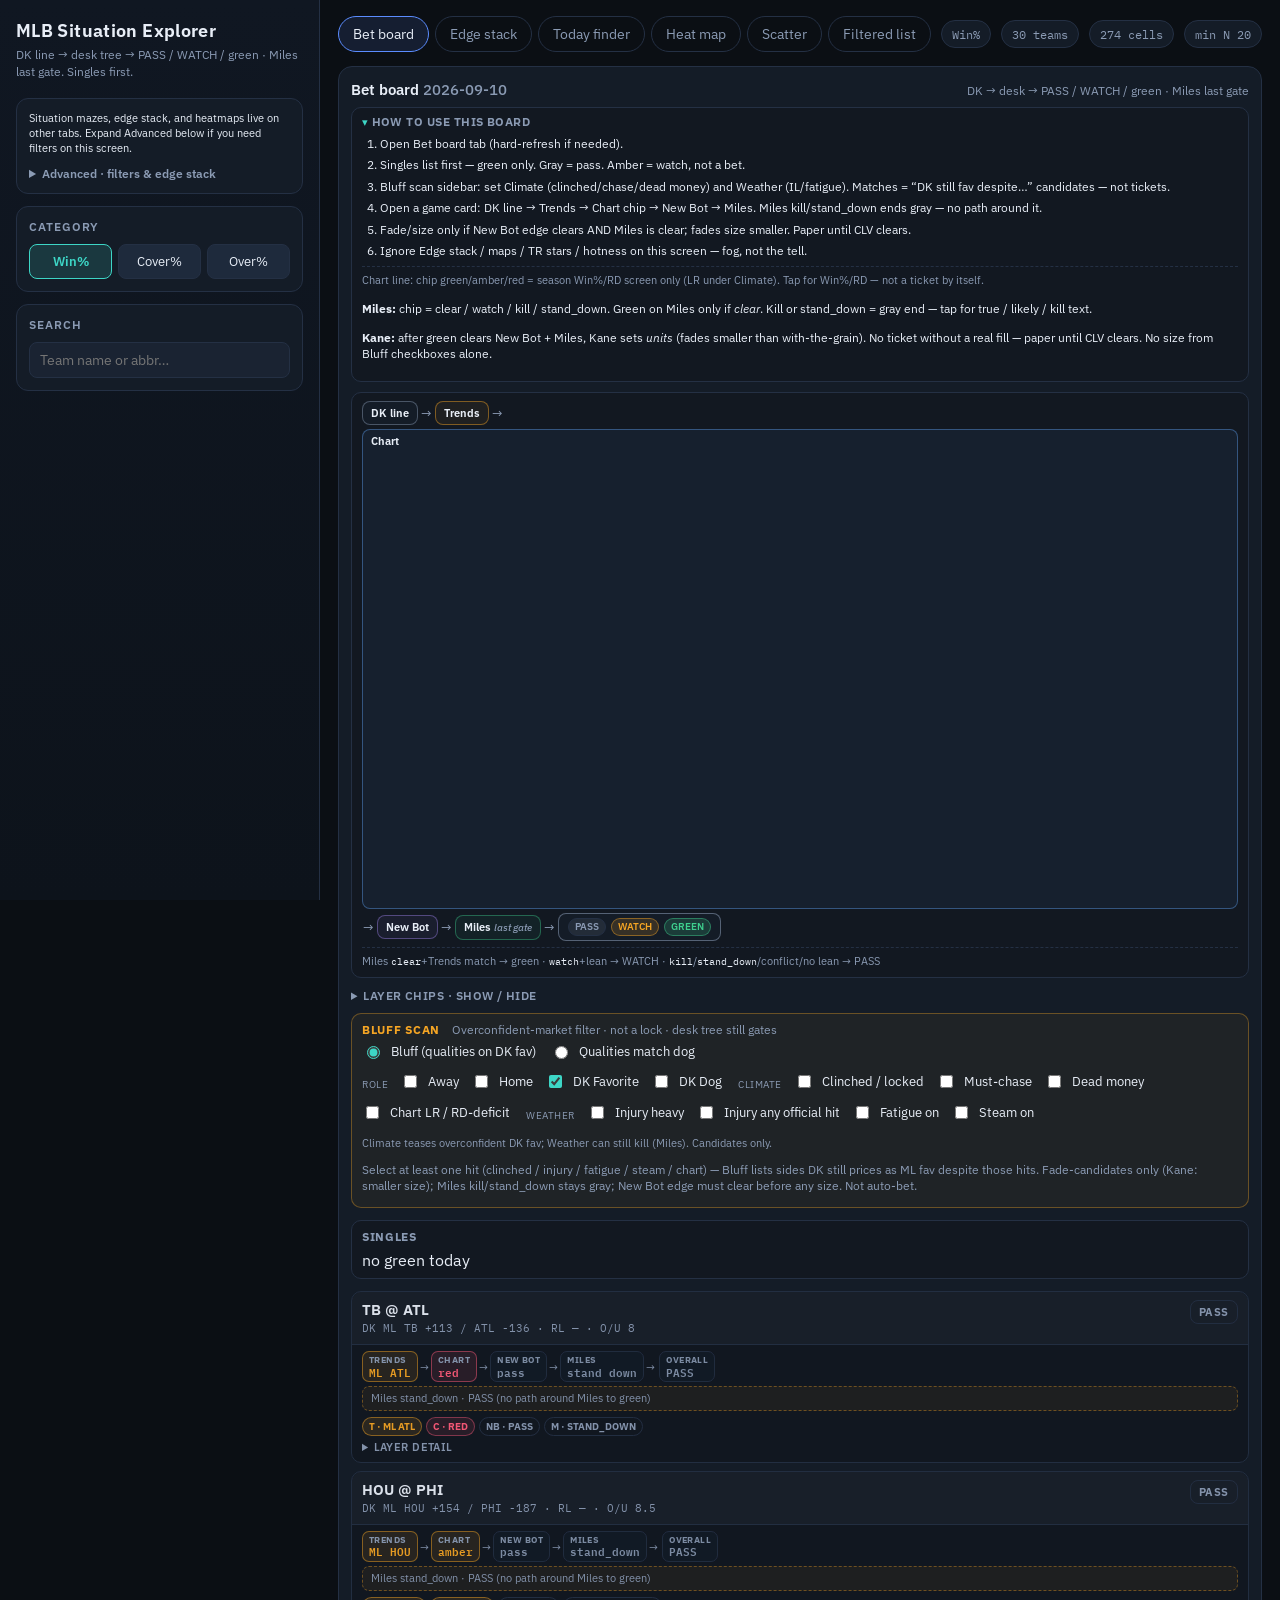
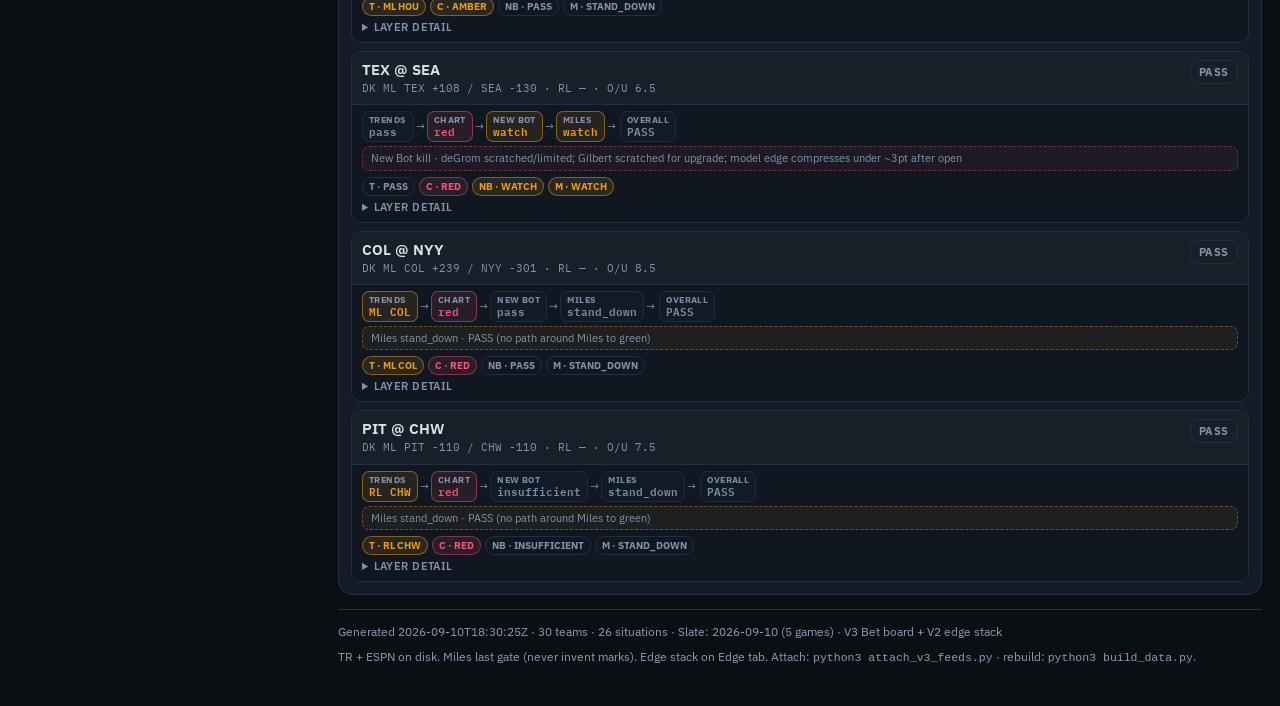
==== commit 1d93e32c: "How-to: add Miles chip rules and Kane sizing lines." ====
--- a/index.html
+++ b/index.html
@@ -1,4 +1,5 @@
-<!DOCTYPE html>
+<!DO
+CTYPE html>
 <html lang="en">
 <head>
   <meta charset="UTF-8" />
@@ -280,6 +281,8 @@
             <li>Ignore Edge stack / maps / TR stars / hotness on this screen — fog, not the tell.</li>
           </ol>
           <p class="bet-howto-chart">Chart line: chip green/amber/red = season Win%/RD screen only (LR under Climate). Tap for Win%/RD — not a ticket by itself.</p>
+          <p class="bet-howto-miles"><strong>Miles:</strong> chip = clear / watch / kill / stand_down. Green on Miles only if <em>clear</em>. Kill or stand_down = gray end — tap for true / likely / kill text.</p>
+          <p class="bet-howto-kane"><strong>Kane:</strong> after green clears New Bot + Miles, Kane sets <em>units</em> (fades smaller than with-the-grain). No ticket without a real fill — paper until CLV clears. No size from Bluff checkboxes alone.</p>
         </details>
         <div class="bet-flow-legend compact" id="bet-flow-legend" aria-label="Decision tree legend">
           <div class="bet-flow-row">
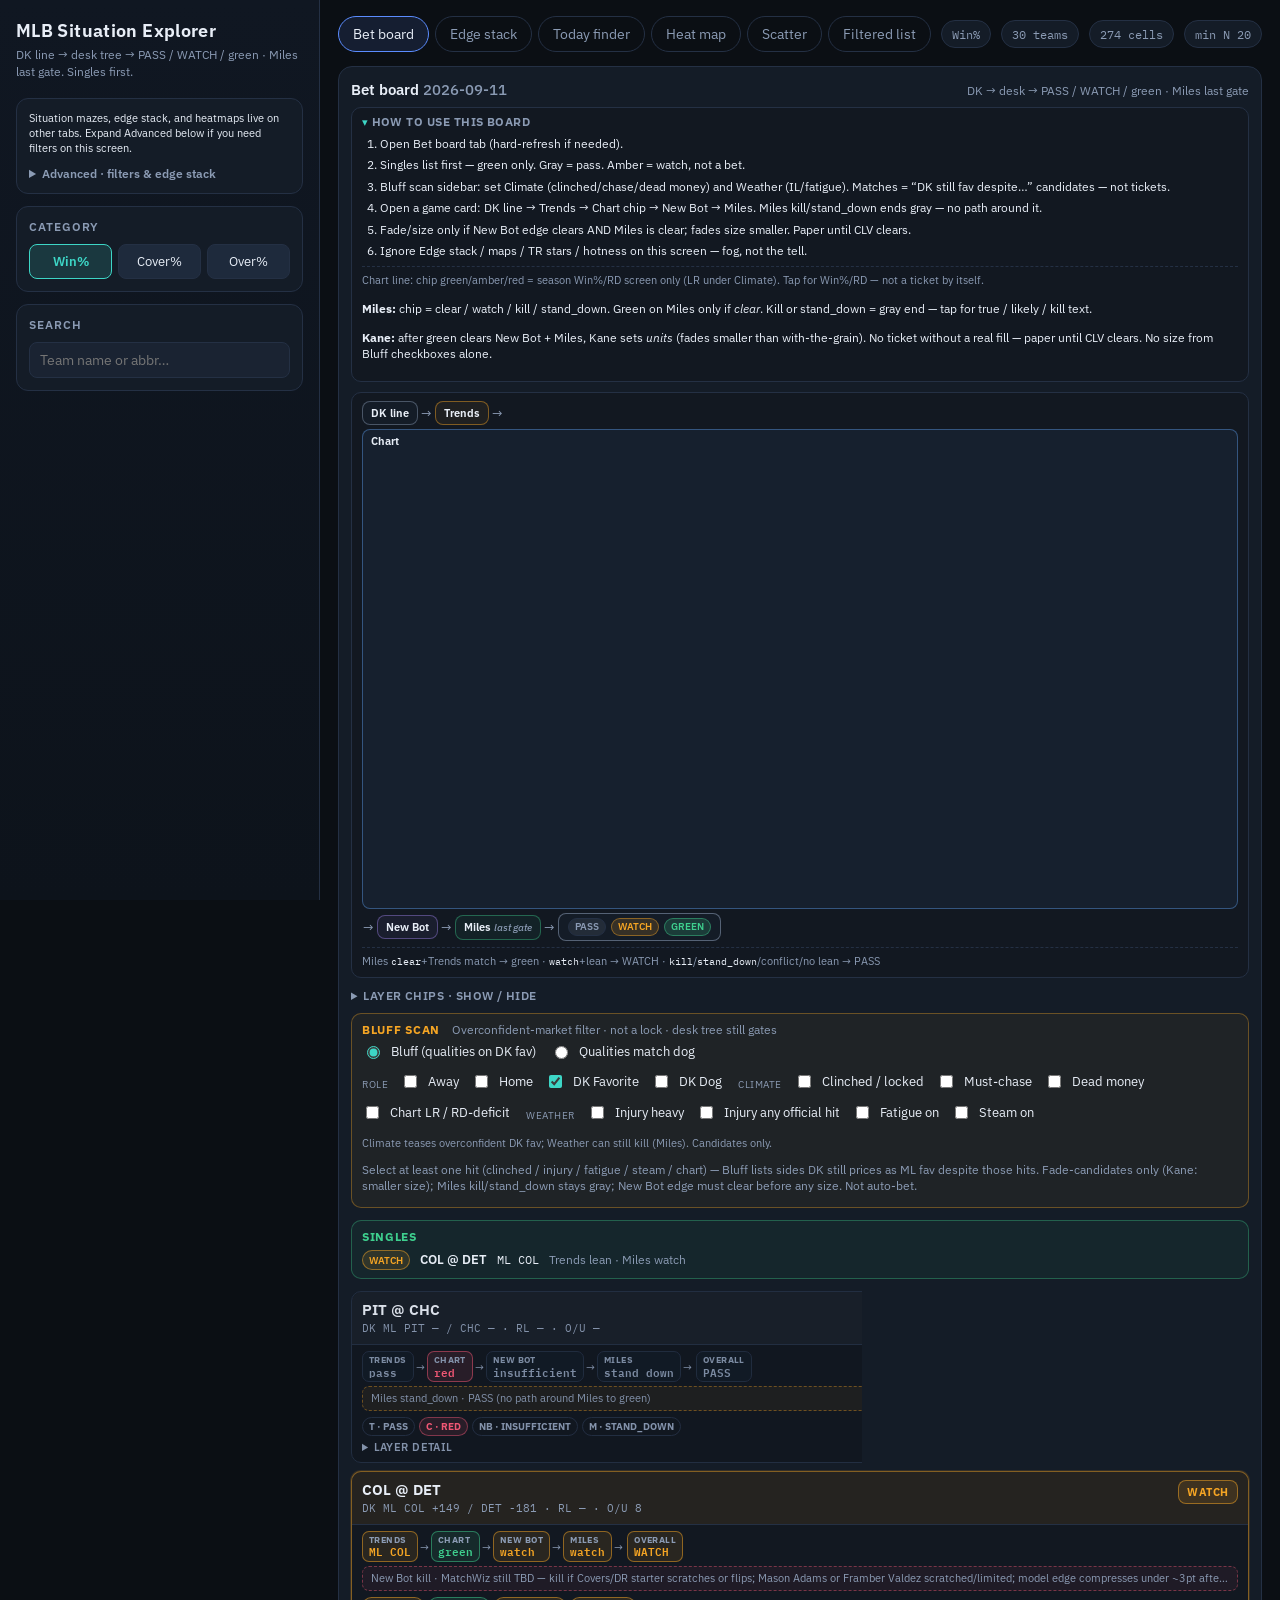
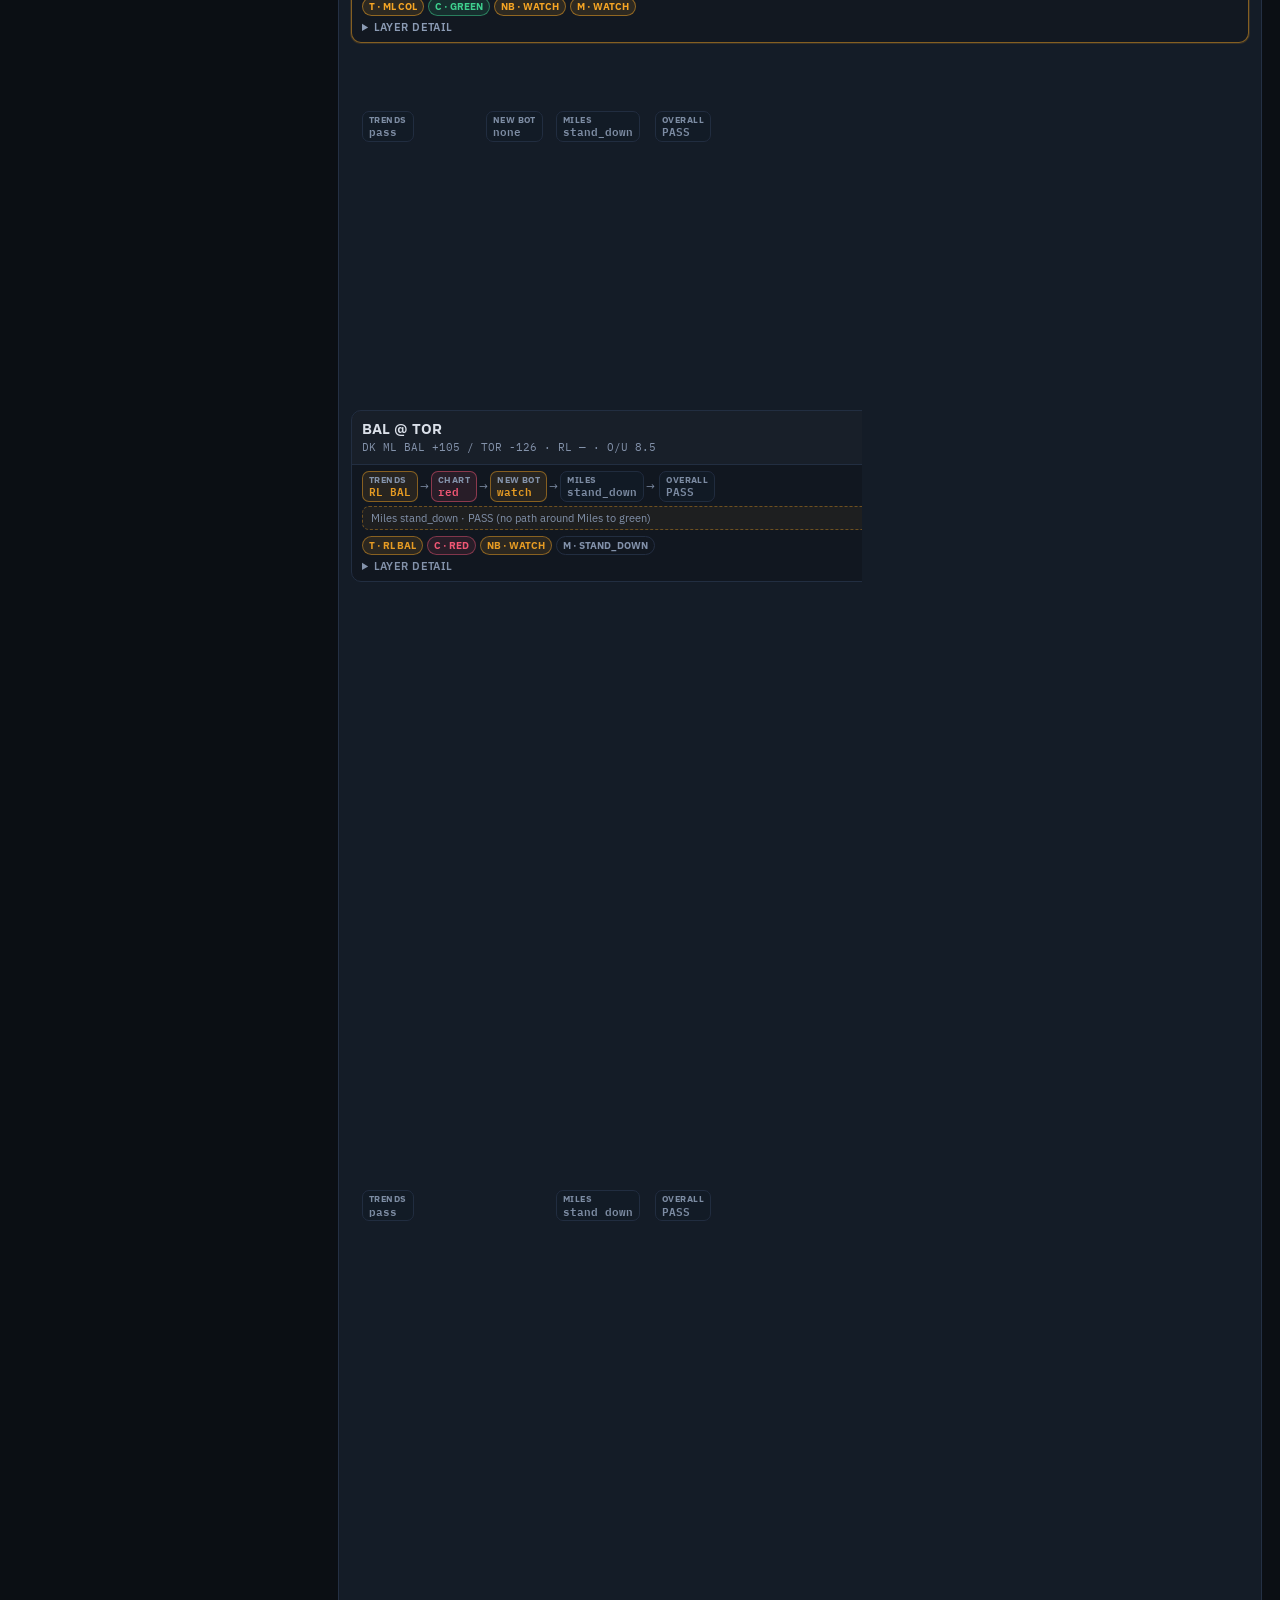
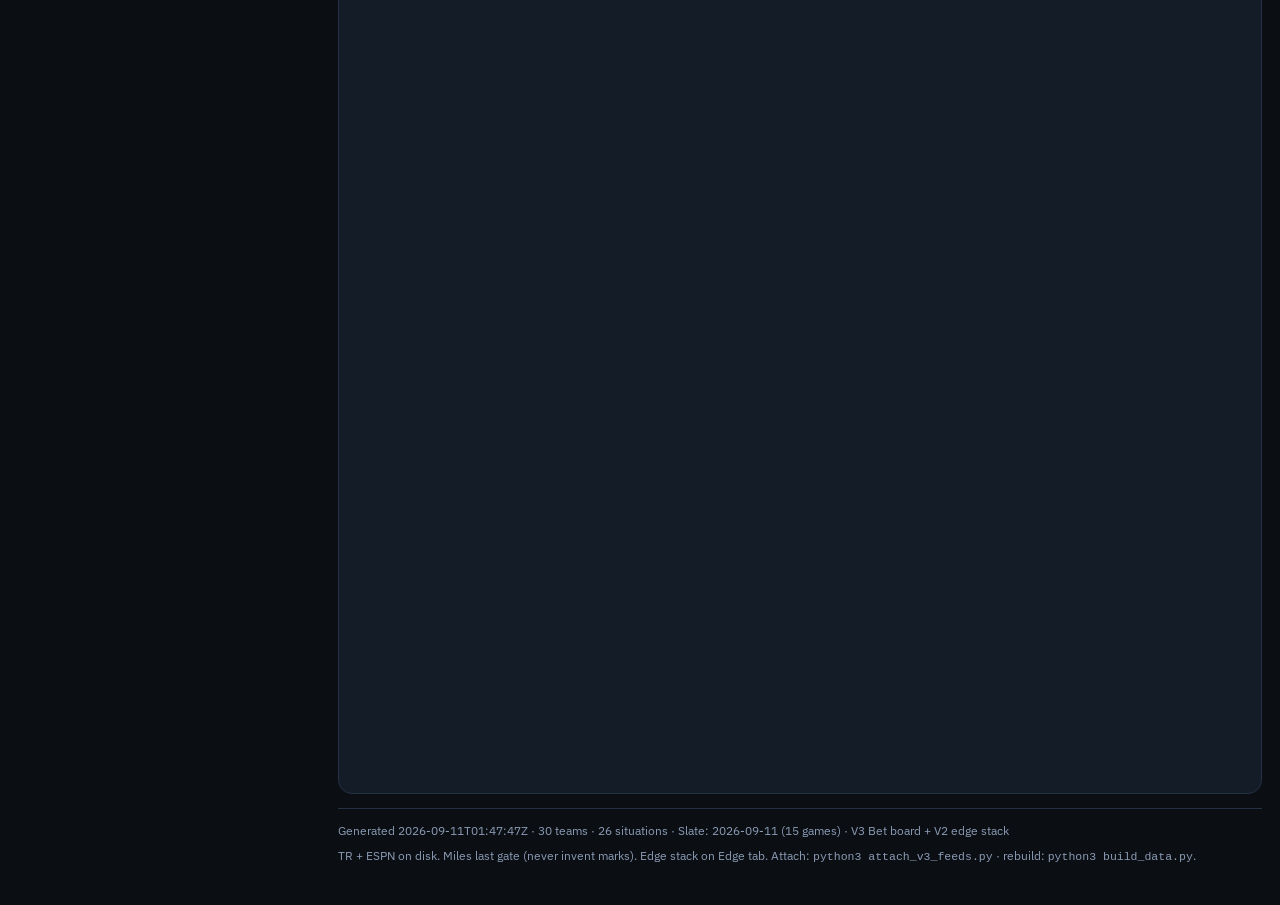
==== commit b902af93: "Fix Advanced toggle: bind filters on load, not only after Unpin. Unpin's click handler never closed," ====
--- a/index.html
+++ b/index.html
@@ -1,5 +1,4 @@
-<!DO
-CTYPE html>
+<!DOCTYPE html>
 <html lang="en">
 <head>
   <meta charset="UTF-8" />
@@ -22,6 +21,7 @@
         <div class="sub" style="margin:0;font-size:11px;line-height:1.4">Situation mazes, edge stack, and heatmaps live on other tabs. Expand Advanced below if you need filters on this screen.</div>
         <details class="advanced-filters" id="advanced-filters">
           <summary>Advanced · filters &amp; edge stack</summary>
+          <p class="sub" style="margin:6px 0 0;font-size:11px;line-height:1.35">Opens situation filters + edge stack in the sidebar below. Bluff scan knobs stay on the Bet board (not behind this).</p>
         </details>
       </div>
 
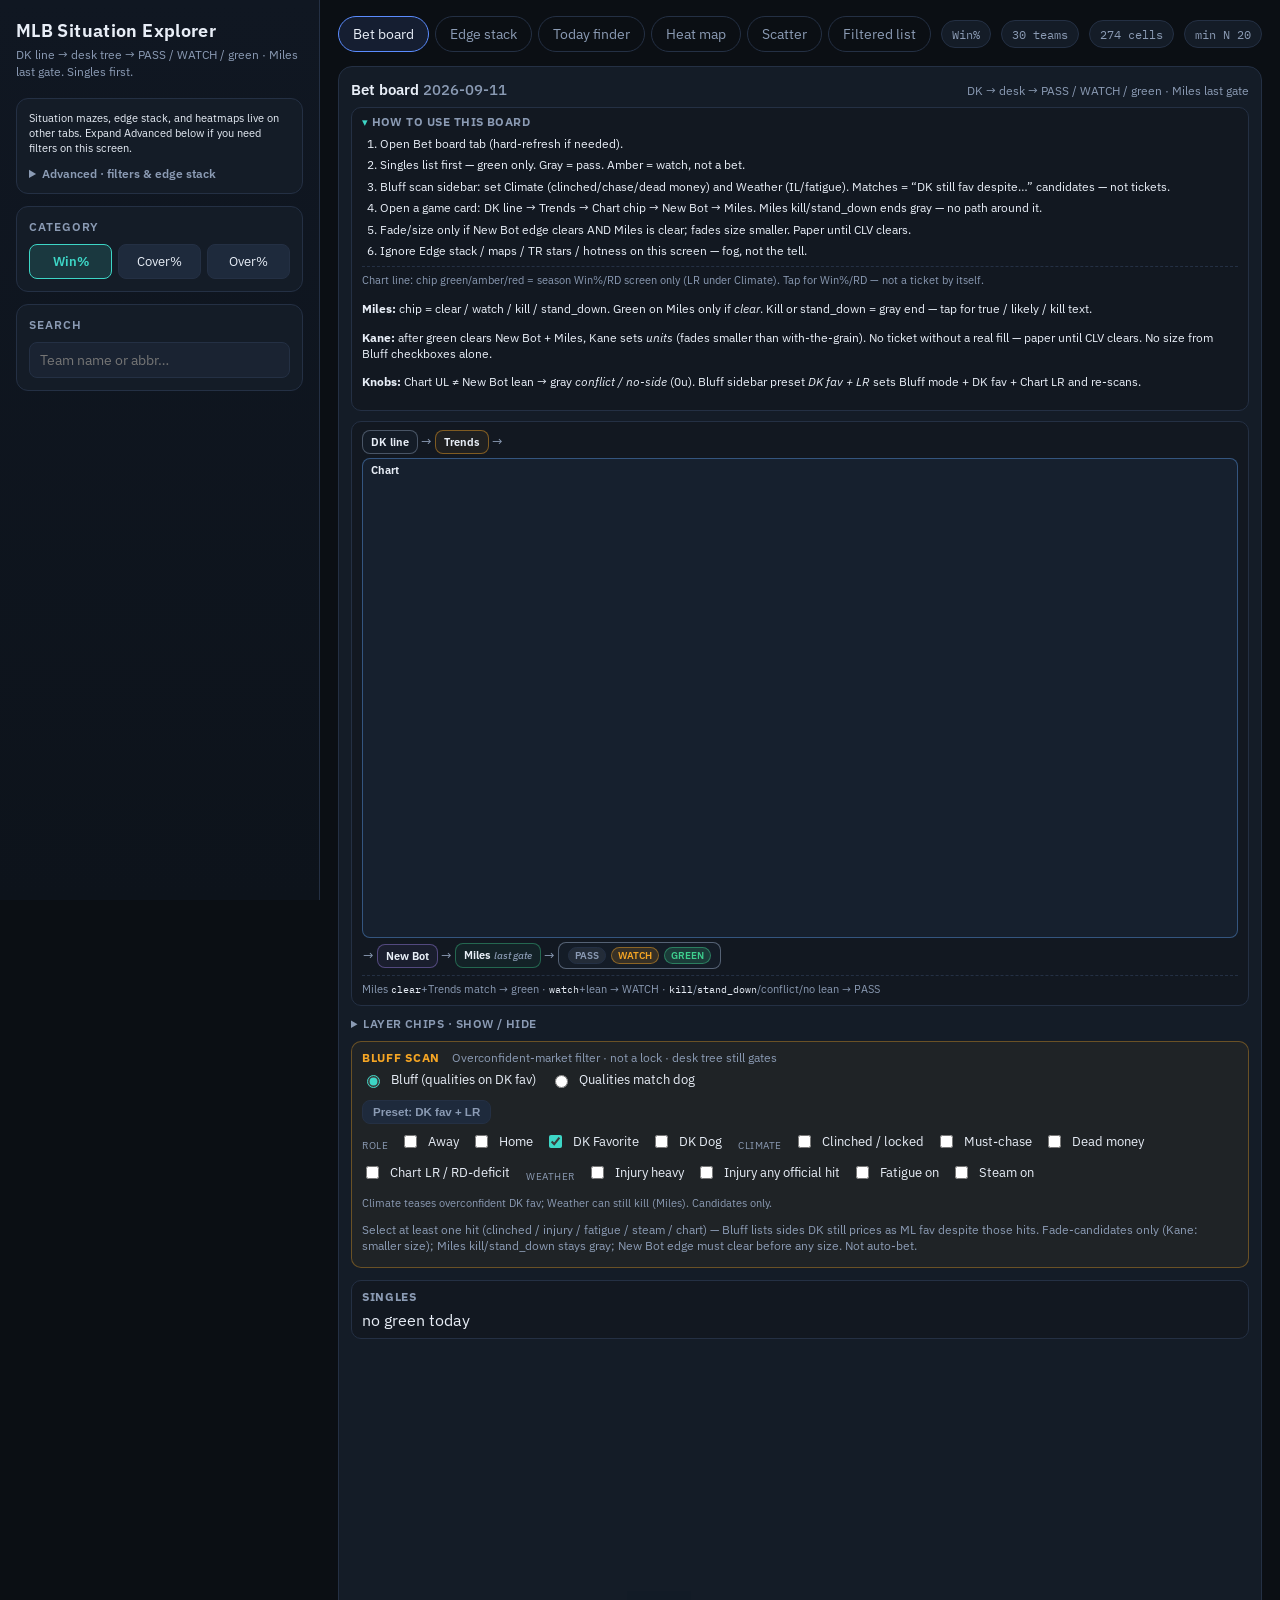
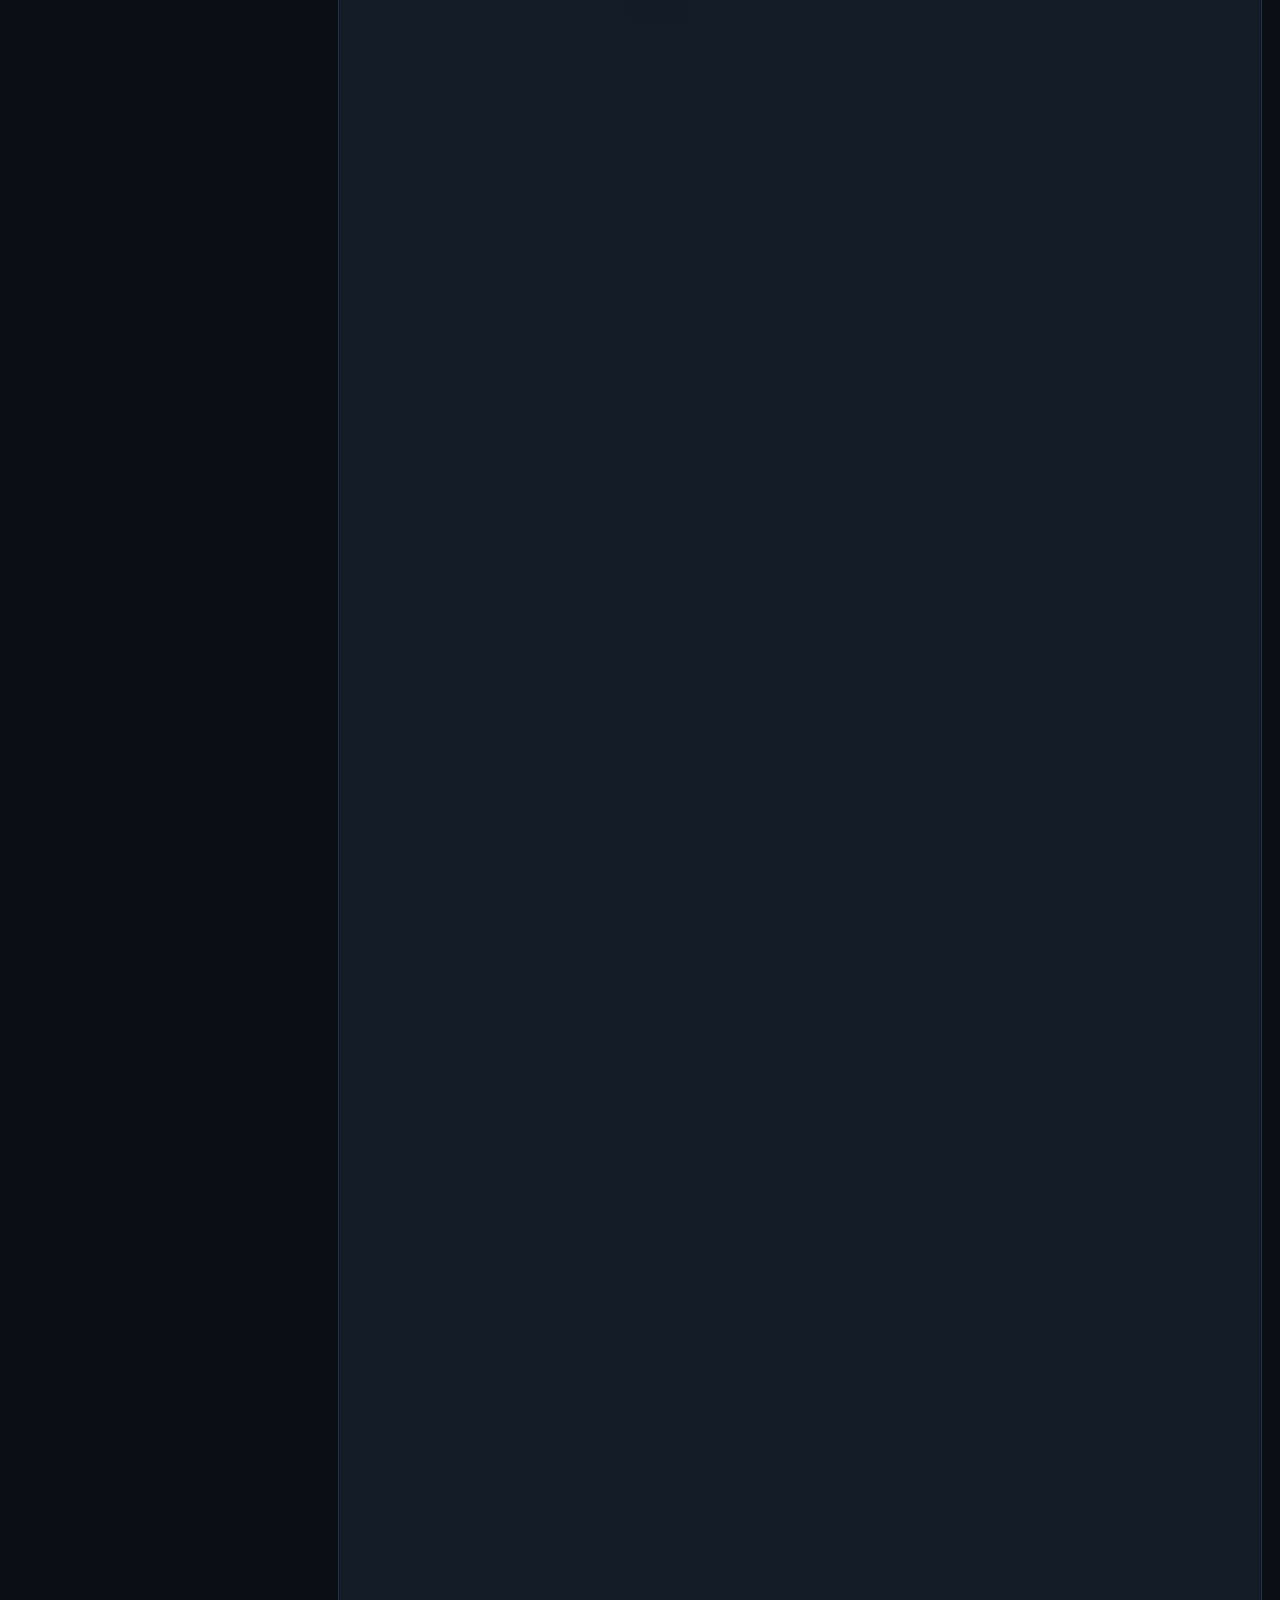
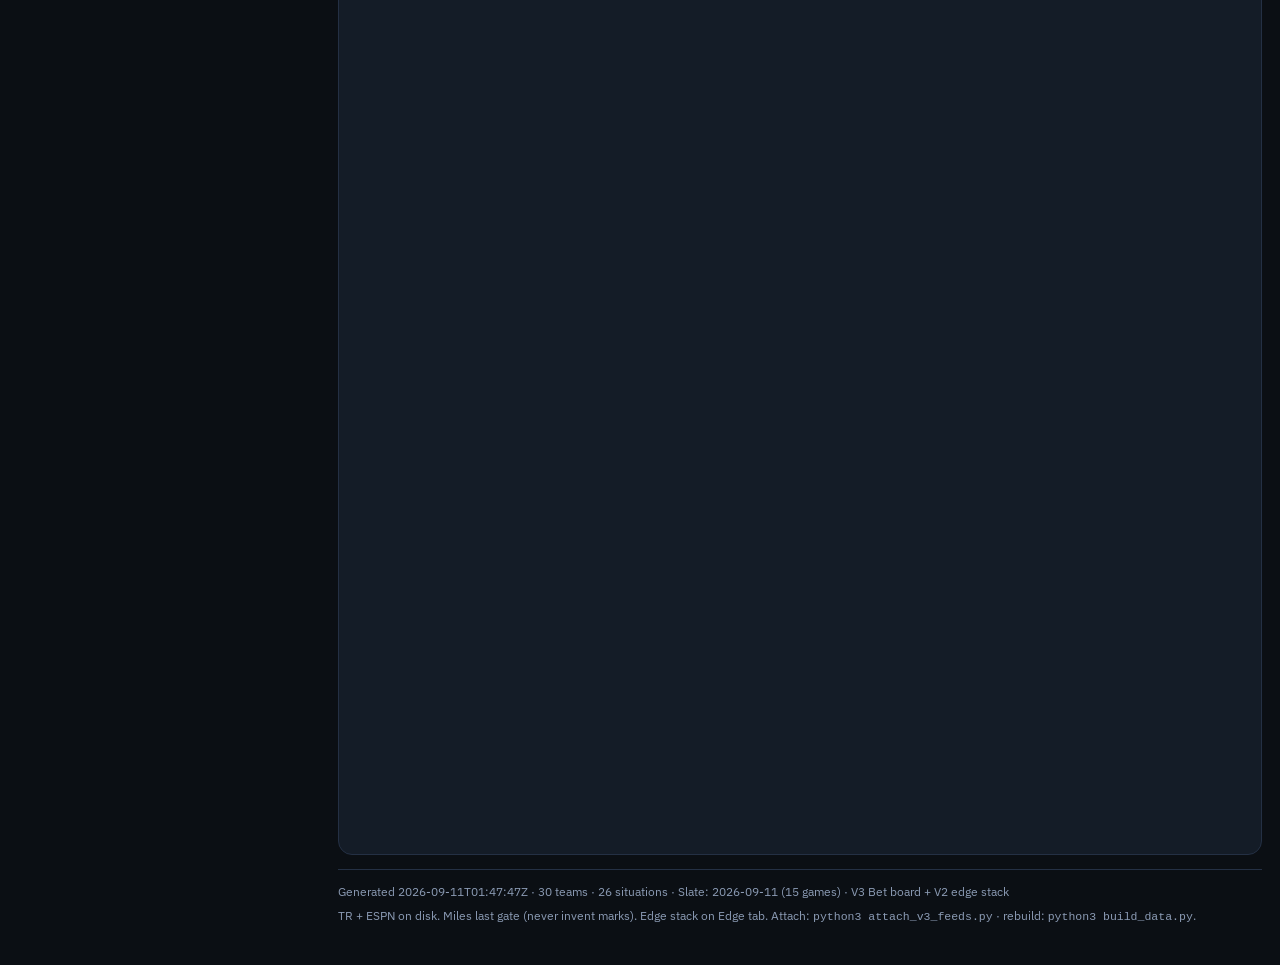
==== commit ccf6d7f8: "Add Bet sieves: Chart↔New Bot conflict/no-side chip and DK fav+LR Bluff preset. Conflict forces gray" ====
--- a/index.html
+++ b/index.html
@@ -283,6 +283,7 @@
           <p class="bet-howto-chart">Chart line: chip green/amber/red = season Win%/RD screen only (LR under Climate). Tap for Win%/RD — not a ticket by itself.</p>
           <p class="bet-howto-miles"><strong>Miles:</strong> chip = clear / watch / kill / stand_down. Green on Miles only if <em>clear</em>. Kill or stand_down = gray end — tap for true / likely / kill text.</p>
           <p class="bet-howto-kane"><strong>Kane:</strong> after green clears New Bot + Miles, Kane sets <em>units</em> (fades smaller than with-the-grain). No ticket without a real fill — paper until CLV clears. No size from Bluff checkboxes alone.</p>
+          <p class="bet-howto-knobs"><strong>Knobs:</strong> Chart UL ≠ New Bot lean → gray <em>conflict / no-side</em> (0u). Bluff sidebar preset <em>DK fav + LR</em> sets Bluff mode + DK fav + Chart LR and re-scans.</p>
         </details>
         <div class="bet-flow-legend compact" id="bet-flow-legend" aria-label="Decision tree legend">
           <div class="bet-flow-row">
@@ -319,6 +320,9 @@
           <div class="bluff-mode-row" role="radiogroup" aria-label="Scan mode">
             <label class="toggle"><input type="radio" name="bluff-mode" id="bluff-mode-bluff" value="bluff" checked /> Bluff (qualities on DK fav)</label>
             <label class="toggle"><input type="radio" name="bluff-mode" id="bluff-mode-dog" value="dog" /> Qualities match dog</label>
+          </div>
+          <div class="bluff-presets">
+            <button type="button" class="bluff-preset-btn" id="bluff-preset-dk-fav-lr">Preset: DK fav + LR</button>
           </div>
           <div class="bluff-filters" id="bluff-filters">
             <span class="bluff-group-label">Role</span>
--- a/styles.css
+++ b/styles.css
@@ -912,3 +912,42 @@
   text-transform: uppercase;
   letter-spacing: 0.04em;
 }
+
+/* Bluff preset + Chart UL ≠ New Bot conflict face */
+.bluff-presets {
+  display: flex; flex-wrap: wrap; gap: 6px;
+  margin: 0 0 8px;
+}
+.bluff-preset-btn {
+  padding: 5px 10px;
+  font-size: 0.72rem;
+  font-weight: 600;
+  color: var(--muted);
+  background: var(--chip);
+  border: 1px solid var(--border);
+  border-radius: 8px;
+  cursor: pointer;
+}
+.bluff-preset-btn:hover {
+  color: var(--text);
+  border-color: var(--accent2);
+}
+.bet-card-head-right {
+  display: flex; flex-wrap: wrap; gap: 6px; align-items: center; justify-content: flex-end;
+}
+.bet-face-chip {
+  font-size: 0.66rem; font-weight: 700; text-transform: lowercase; letter-spacing: 0.02em;
+  padding: 4px 8px; border-radius: 8px; white-space: nowrap;
+  border: 1px solid var(--border); color: var(--muted);
+  background: var(--chip);
+}
+.bet-face-chip.gray,
+.bet-layer-chip.bet-face-chip-conflict {
+  color: var(--muted);
+  border-color: var(--border);
+  background: rgba(139,155,180,0.12);
+}
+.bet-card.bet-conflict-noside {
+  border-color: var(--border);
+  opacity: 0.94;
+}
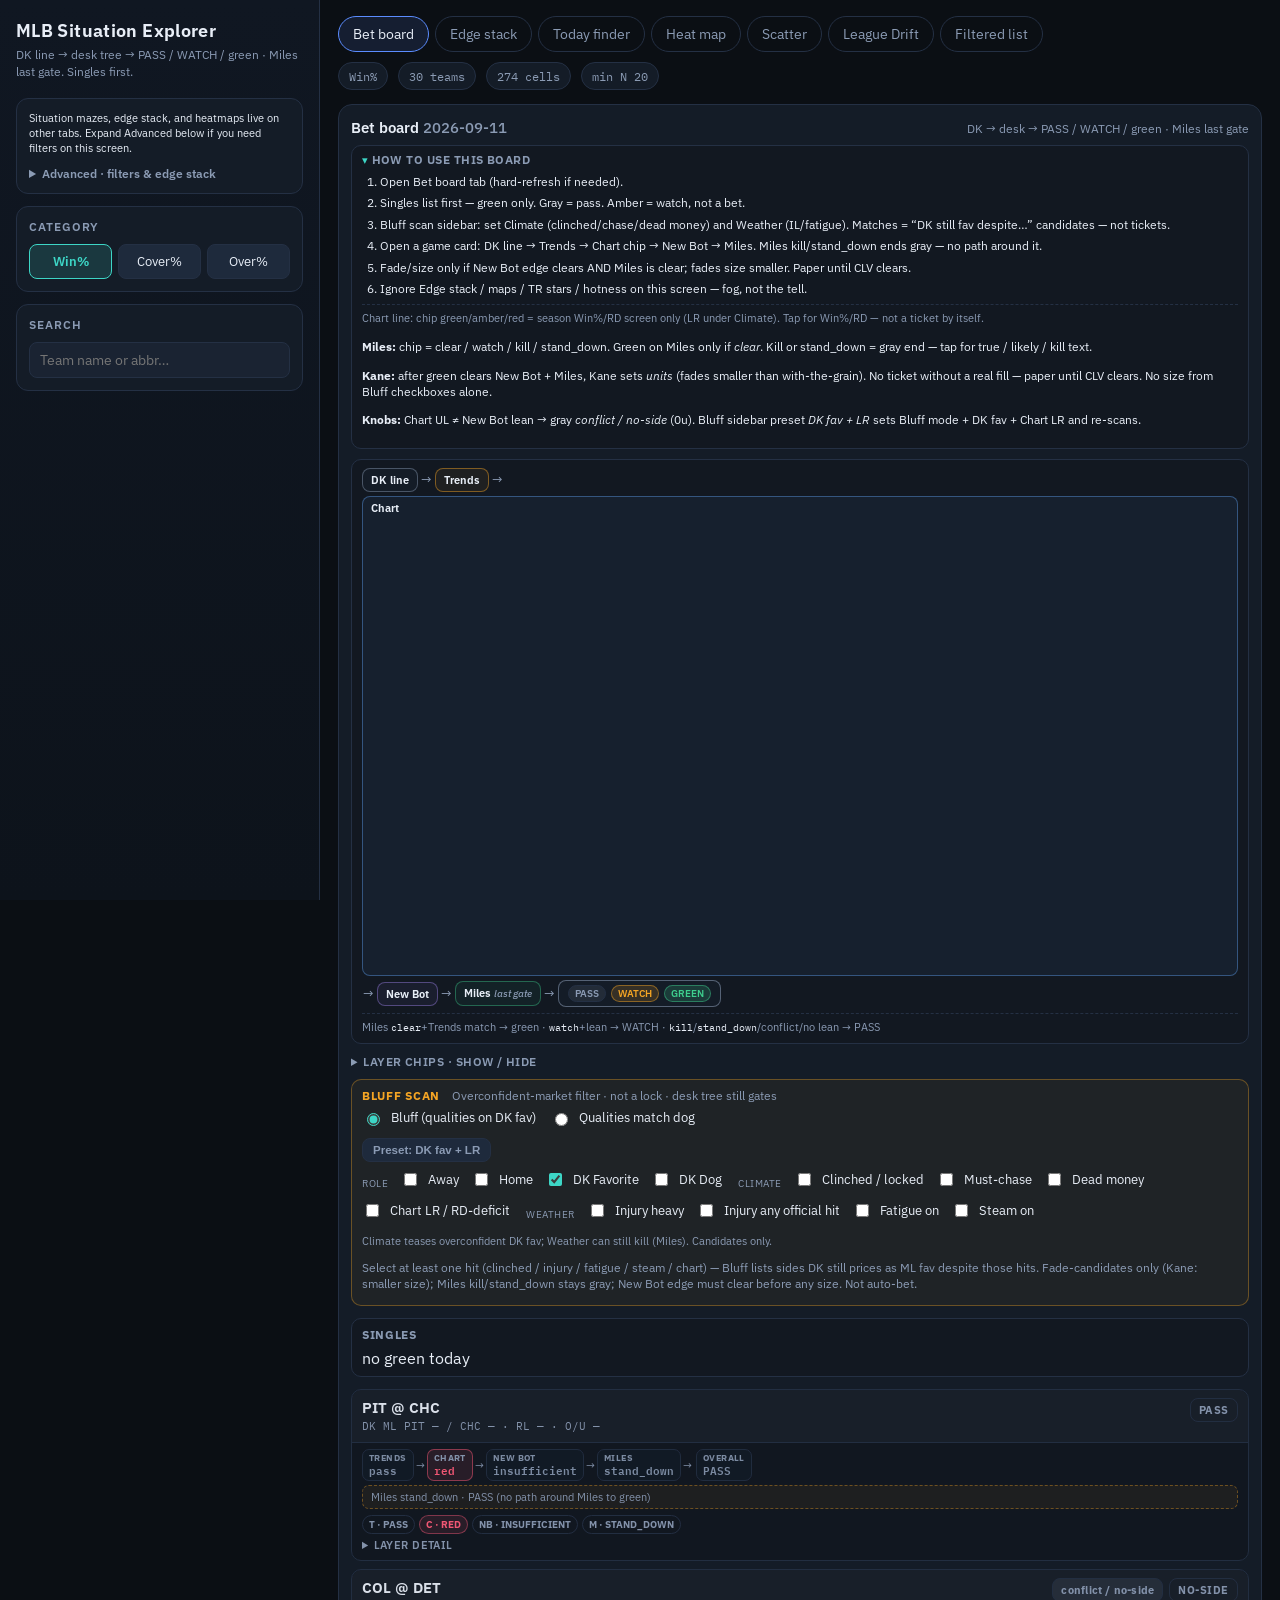
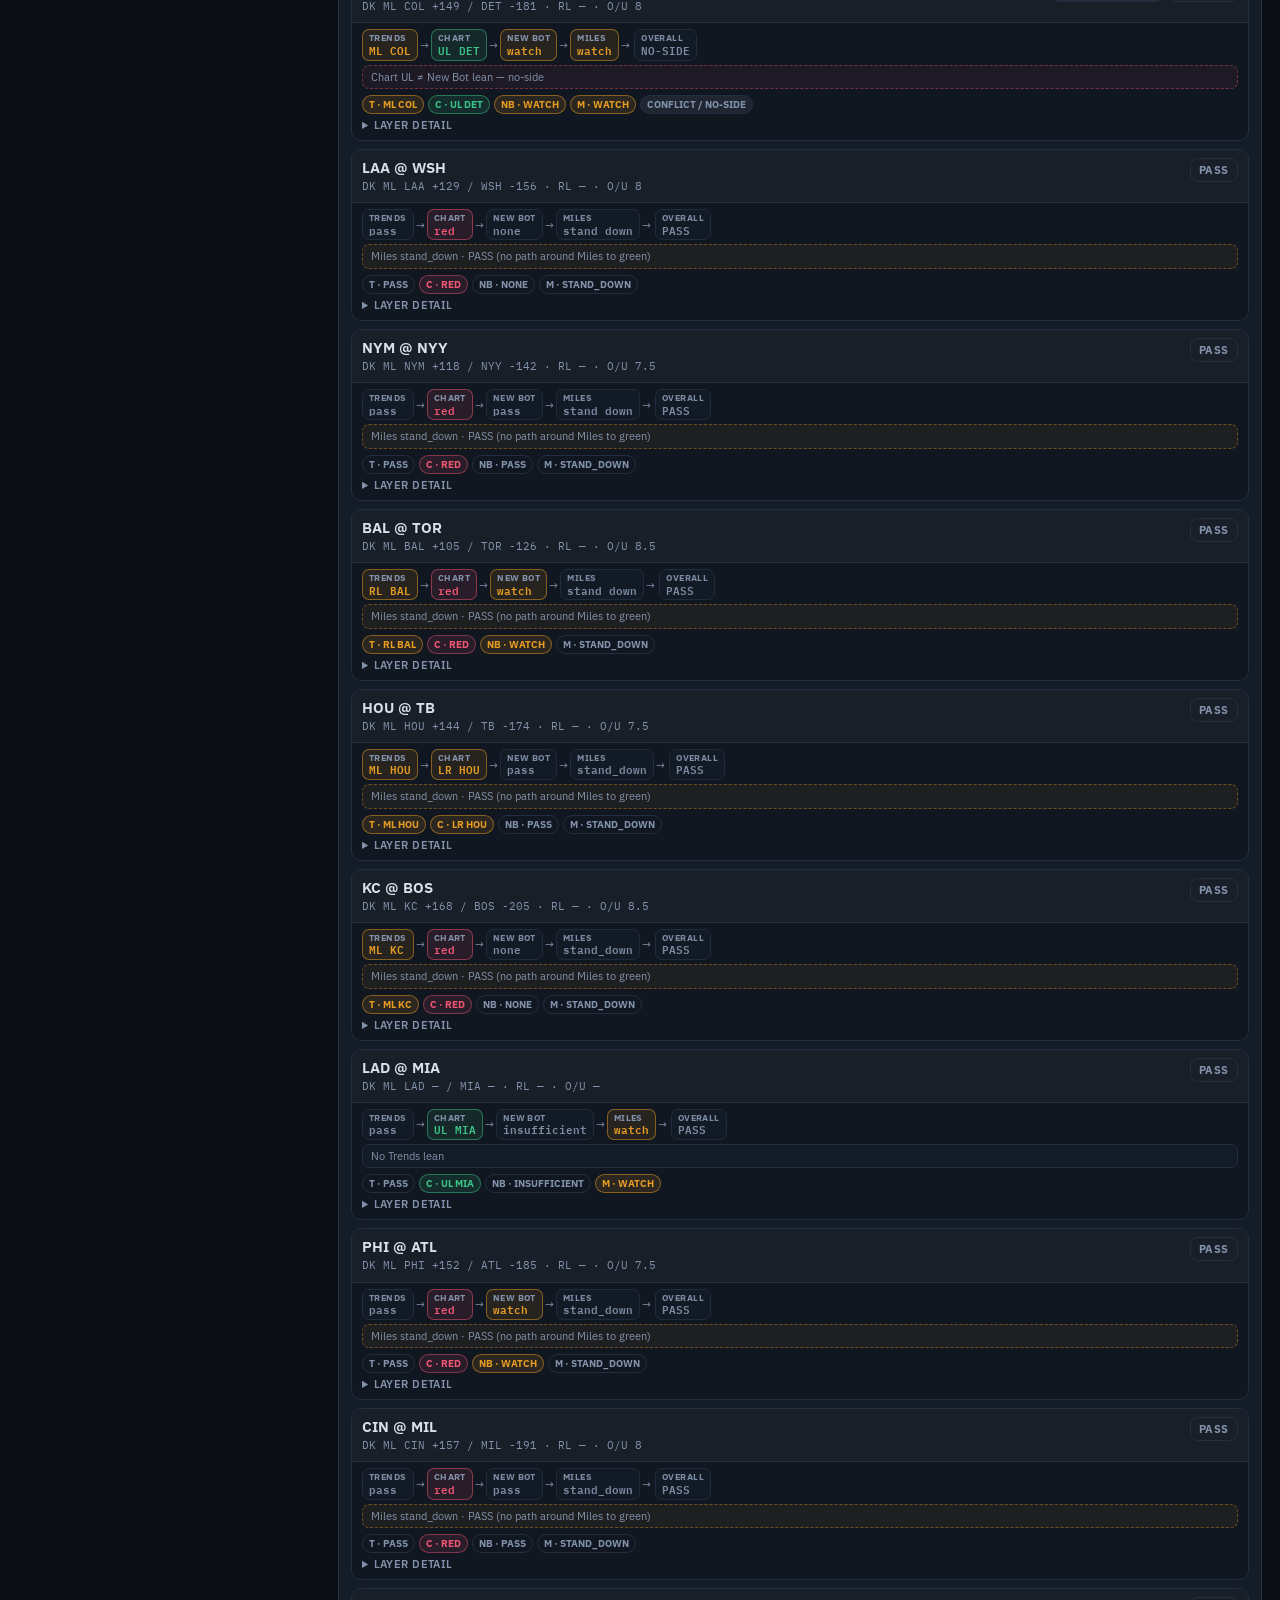
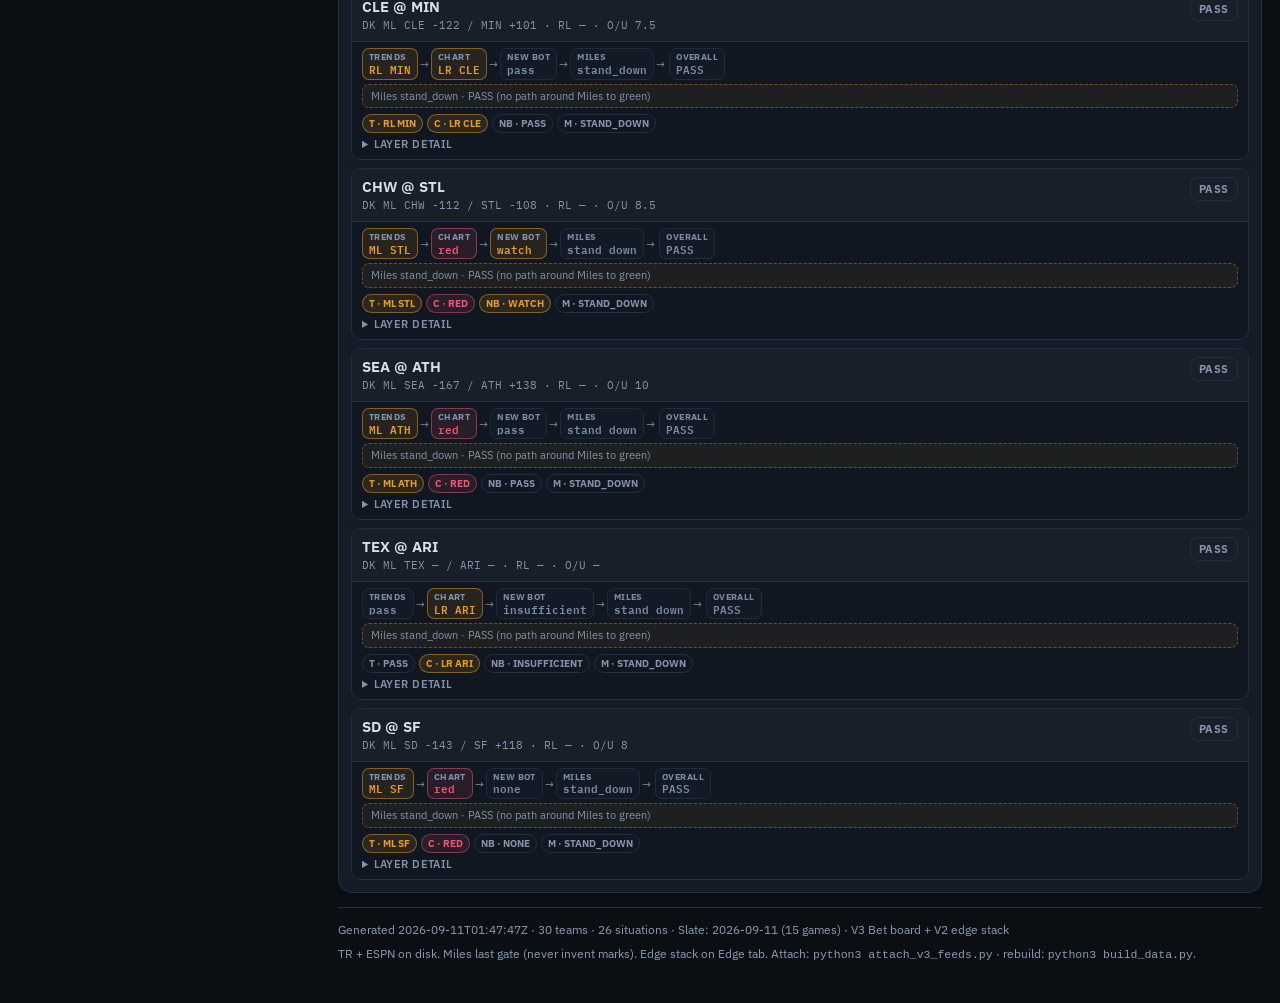
==== commit 398a8027: "Add League Drift climate tab with Chart date scrubber. Embeds league_drift.html scrubber off the Bet" ====
--- a/index.html
+++ b/index.html
@@ -191,6 +191,7 @@
           <button type="button" data-tab="today">Today finder</button>
           <button type="button" data-tab="heat">Heat map</button>
           <button type="button" data-tab="scatter">Scatter</button>
+          <button type="button" data-tab="drift">League Drift</button>
           <button type="button" data-tab="list">Filtered list</button>
         </div>
         <div class="stats-pill">
@@ -245,6 +246,17 @@
         <div id="scatter-chart" class="chart"></div>
       </section>
 
+
+      <section class="panel view-panel hidden" data-view="drift">
+        <div class="panel-title">
+          <h2>League Drift</h2>
+          <span class="hint">Climate view · living standings scrubber · not a Bet ticket</span>
+        </div>
+        <p class="sub" style="margin:0 0 10px;font-size:12px;color:var(--muted);line-height:1.4">
+          League climate only — verified daily closes with Play trails + date range. Off the Bet ticket tree; Chart refreshes the feed later.
+        </p>
+        <iframe class="drift-frame" src="league_drift.html" title="League Drift scrubber" loading="lazy"></iframe>
+      </section>
 
       <section class="panel view-panel hidden" data-view="edge">
         <div class="panel-title">
--- a/styles.css
+++ b/styles.css
@@ -951,3 +951,20 @@
   border-color: var(--border);
   opacity: 0.94;
 }
+
+
+/* League Drift climate iframe */
+.panel[data-view="drift"] {
+  display: flex;
+  flex-direction: column;
+  min-height: 70vh;
+}
+.panel[data-view="drift"].hidden { display: none; }
+.drift-frame {
+  width: 100%;
+  flex: 1 1 auto;
+  min-height: 70vh;
+  border: 1px solid var(--border);
+  border-radius: 10px;
+  background: #07090f;
+}
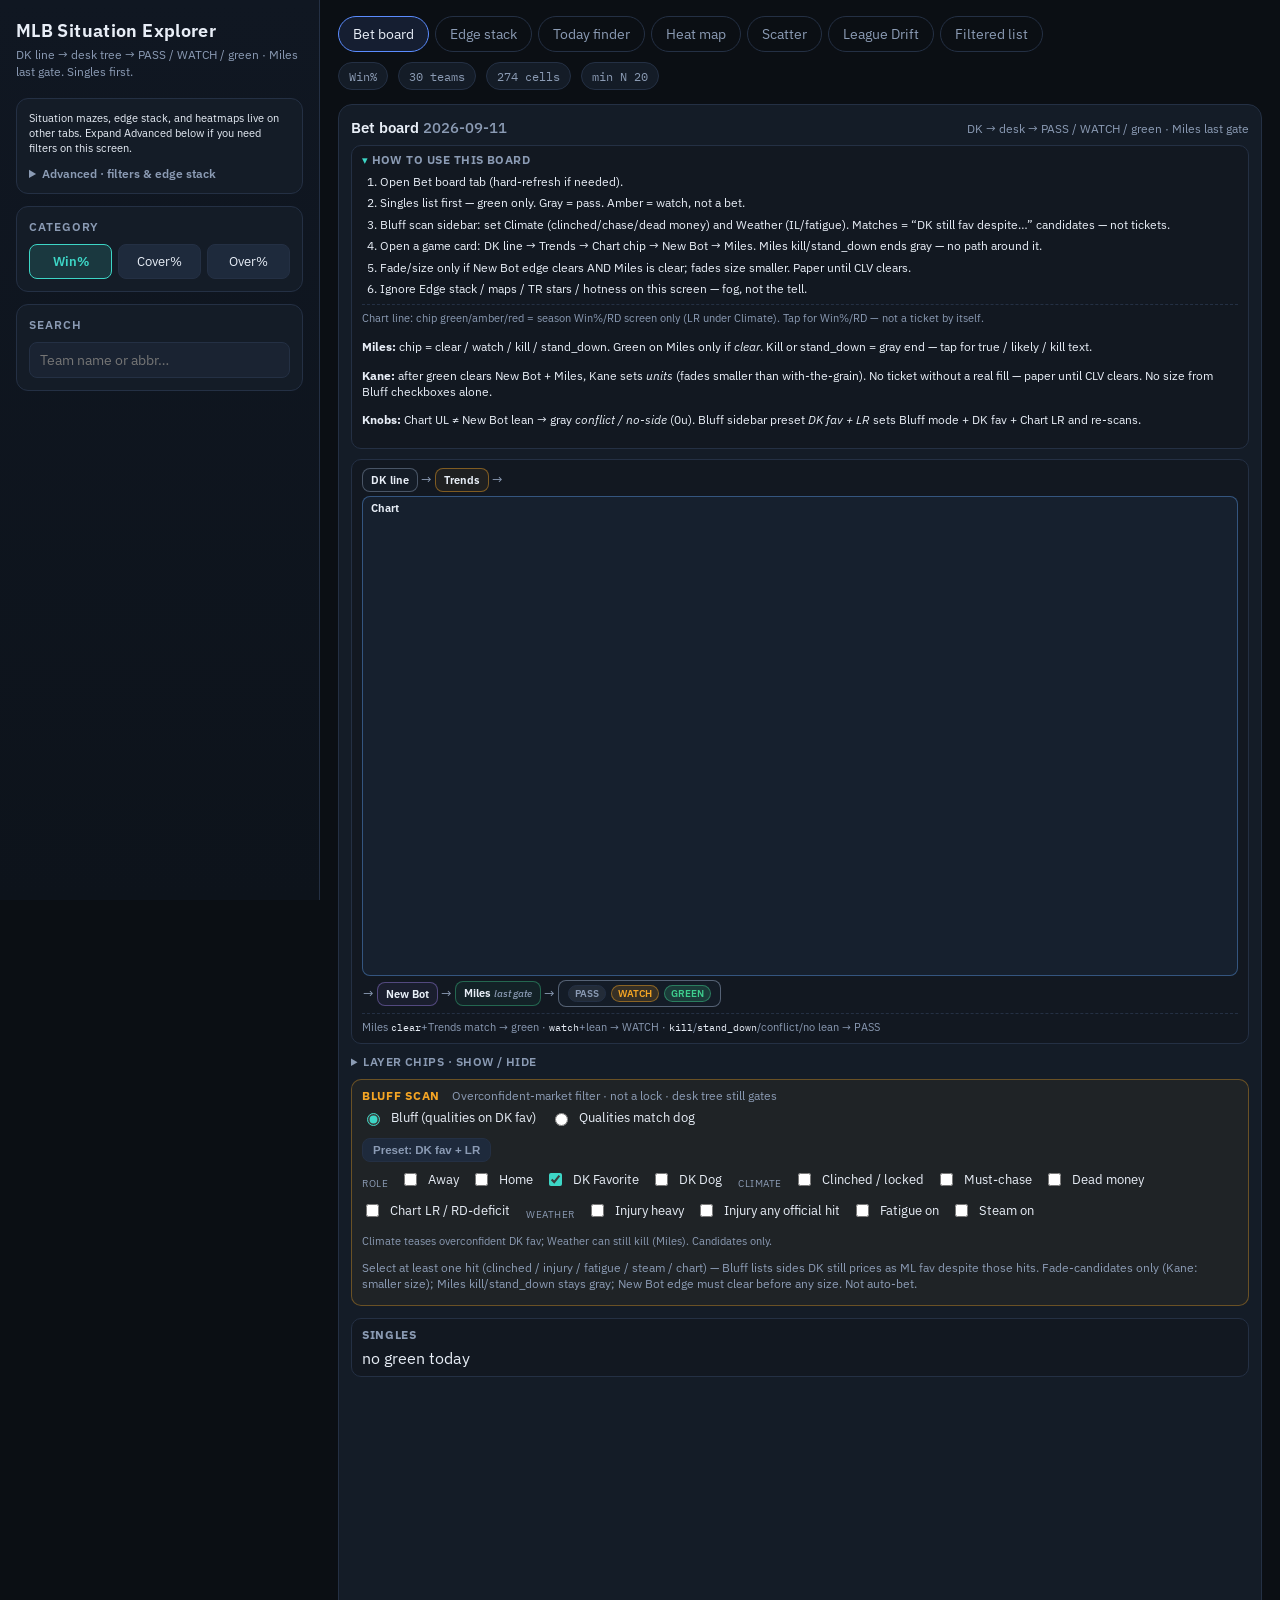
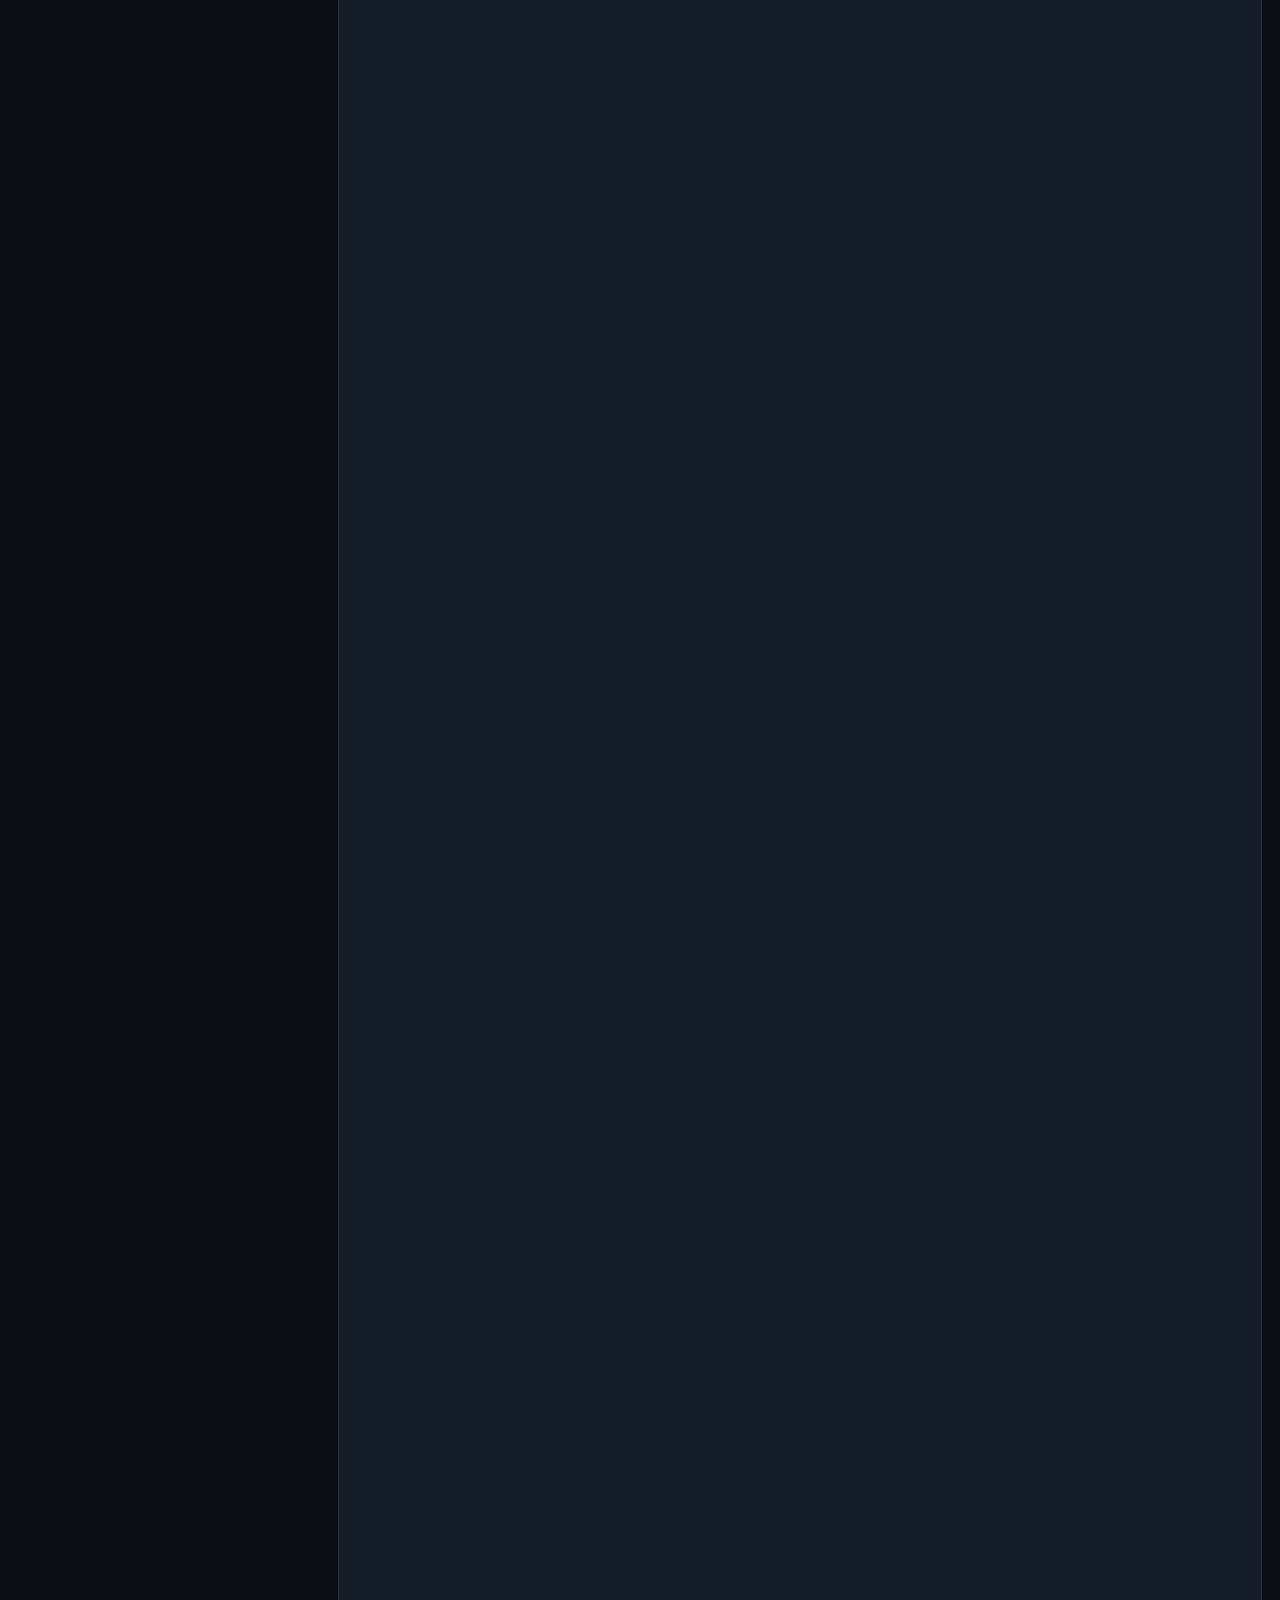
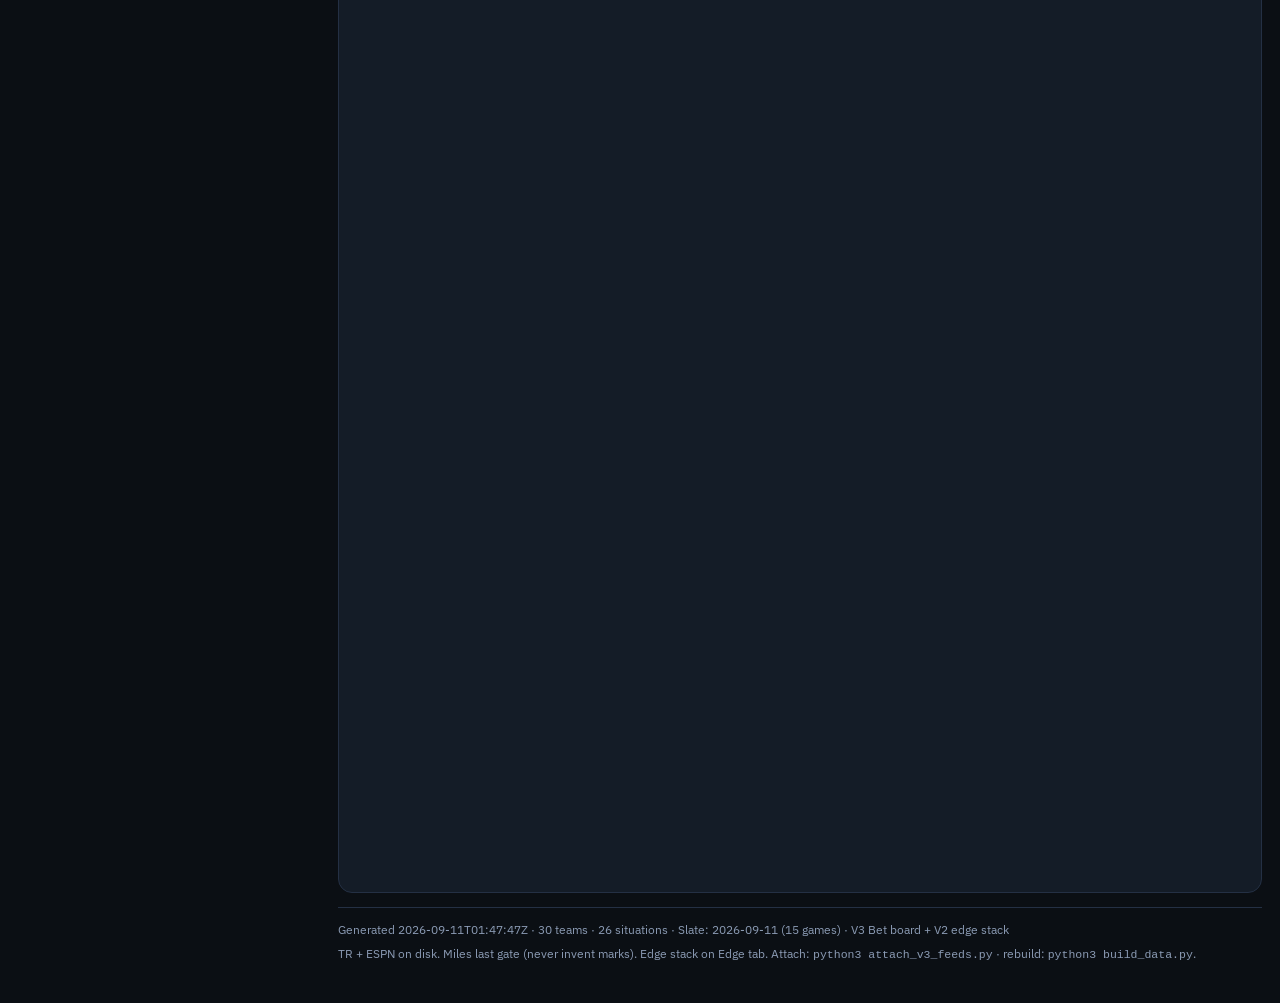
==== commit 73c20e74: "Swap League Drift to ESPN-style standings table scrubber. AL/NL tables with W/L/PCT/GB/DIFF/STRK/L10" ====
--- a/index.html
+++ b/index.html
@@ -255,7 +255,7 @@
         <p class="sub" style="margin:0 0 10px;font-size:12px;color:var(--muted);line-height:1.4">
           League climate only — verified daily closes with Play trails + date range. Off the Bet ticket tree; Chart refreshes the feed later.
         </p>
-        <iframe class="drift-frame" src="league_drift.html" title="League Drift scrubber" loading="lazy"></iframe>
+        <iframe class="drift-frame" src="league_drift.html?v=espn-table-1" title="League Drift scrubber" loading="lazy"></iframe>
       </section>
 
       <section class="panel view-panel hidden" data-view="edge">
